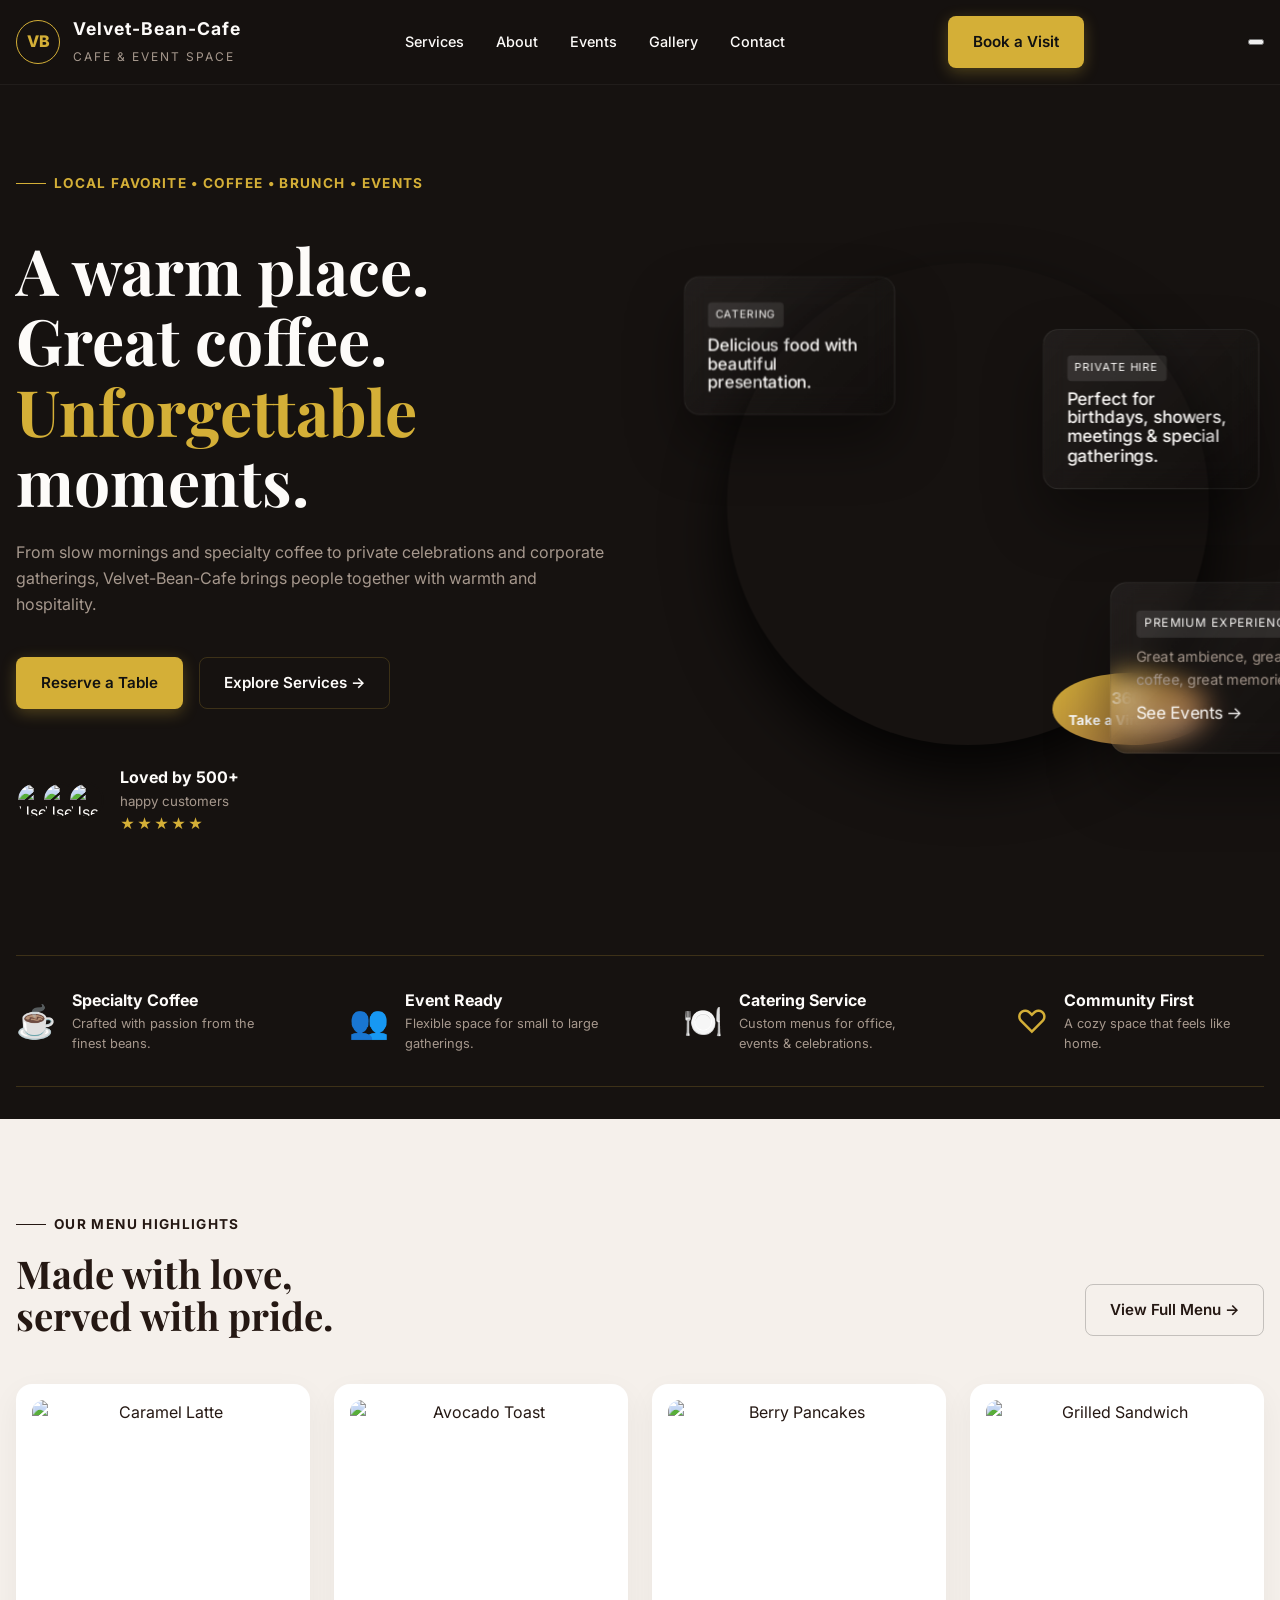
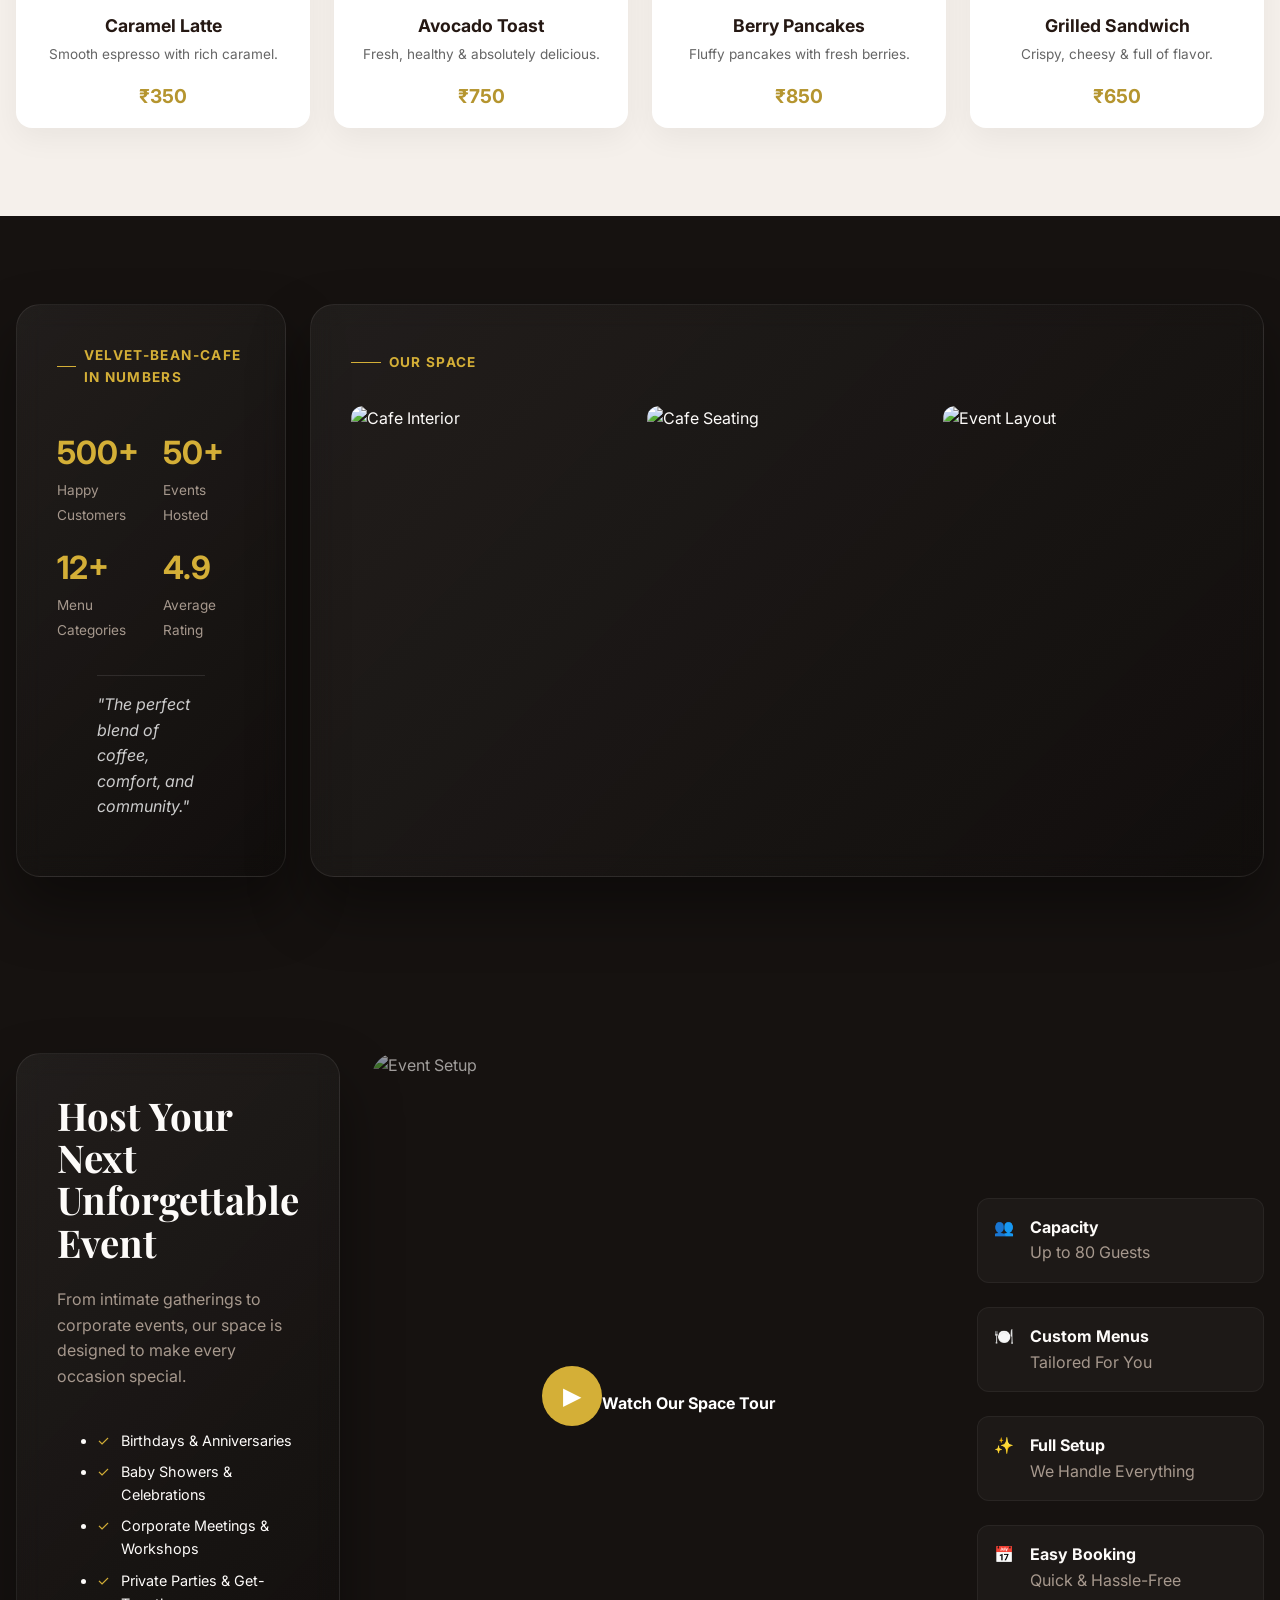
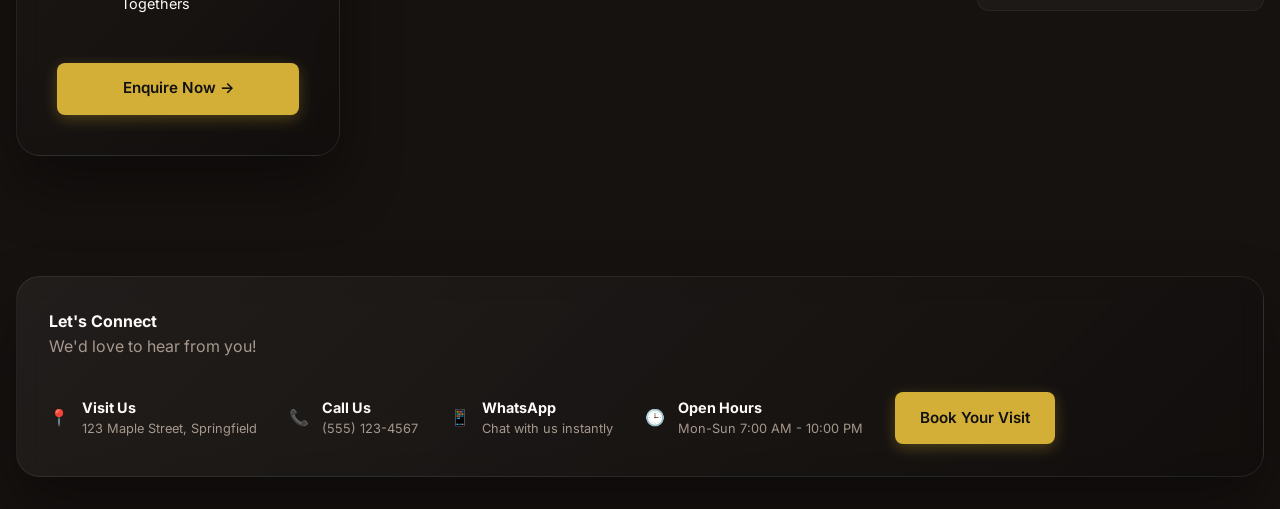
==== index.html @ addb7c91 "Initial commit: Velvet Bean Cafe UI deployment" ====
<!DOCTYPE html>
<html lang="en">
  <head>
    <meta charset="UTF-8" />
    <meta name="viewport" content="width=device-width, initial-scale=1.0" />
    <title>Velvet-Bean-Cafe | Cafe & Event Space</title>
    <meta name="theme-color" content="#1a1210" />
    <link rel="preconnect" href="https://fonts.googleapis.com" />
    <link rel="preconnect" href="https://fonts.gstatic.com" crossorigin />
    <link href="https://fonts.googleapis.com/css2?family=Inter:wght@400;500;600;700;800&family=Playfair+Display:wght@600;700;800&display=swap" rel="stylesheet" />
    <link rel="stylesheet" href="style.css" />
  </head>
  <body>
    <div class="page-shell"></div>

    <!-- Header -->
    <header class="site-header" id="top">
      <div class="container nav-wrap">
        <a class="brand" href="#top">
          <span class="brand-mark">VB</span>
          <span class="brand-text">
            <strong>Velvet-Bean-Cafe</strong>
            <small>Cafe &amp; Event Space</small>
          </span>
        </a>
        <nav class="site-nav">
          <a href="#services">Services</a>
          <a href="#about">About</a>
          <a href="#events">Events</a>
          <a href="#gallery">Gallery</a>
          <a href="#contact">Contact</a>
        </nav>
        <a class="btn btn-primary btn-sm" href="https://wa.me/15551234567?text=Hi%20Velvet-Bean-Cafe%2C%20I%27d%20like%20to%20book%20a%20visit." target="_blank" rel="noopener noreferrer">Book a Visit</a>
        <button class="menu-toggle" aria-expanded="false">
          <span></span><span></span><span></span>
        </button>
      </div>
    </header>

    <main>
      <!-- Hero Section -->
      <section class="hero section">
        <div class="container hero-grid">
          <div class="hero-copy reveal reveal-up">
            <p class="eyebrow">Local favorite • coffee • brunch • events</p>
            <h1>A warm place.<br>Great coffee.<br><span class="text-gold">Unforgettable</span> moments.</h1>
            <p class="hero-lead">From slow mornings and specialty coffee to private celebrations and corporate gatherings, Velvet-Bean-Cafe brings people together with warmth and hospitality.</p>
            
            <div class="hero-actions">
              <a class="btn btn-primary" href="https://wa.me/15551234567?text=Hi%20Velvet-Bean-Cafe%2C%20I%27d%20like%20to%20reserve%20a%20table." target="_blank" rel="noopener noreferrer">Reserve a Table</a>
              <a class="btn btn-outline" href="#services">Explore Services &rarr;</a>
            </div>

            <div class="social-proof">
              <div class="avatars">
                <img src="https://ui-avatars.com/api/?name=A&background=d4af37&color=fff" alt="User">
                <img src="https://ui-avatars.com/api/?name=B&background=8e5a44&color=fff" alt="User">
                <img src="https://ui-avatars.com/api/?name=C&background=4f2a1d&color=fff" alt="User">
              </div>
              <div class="proof-text">
                <strong>Loved by 500+</strong>
                <small>happy customers</small>
                <div class="stars">★★★★★</div>
              </div>
            </div>
          </div>

          <div class="hero-visual reveal reveal-right">
            <div class="hero-stage" id="heroStage">
              <div class="ambient ambient-1"></div>
              
              <!-- Back Card -->
              <div class="hero-card hero-card-back glass">
                <span class="tag">CATERING</span>
                <h3>Delicious food with beautiful presentation.</h3>
              </div>
              
              <!-- Mid Card -->
              <div class="hero-card hero-card-mid glass">
                <span class="tag">PRIVATE HIRE</span>
                <h3>Perfect for birthdays, showers, meetings & special gatherings.</h3>
              </div>
              
              <!-- Front Image Replacement -->
              <div class="hero-main-img">
                 <img src="https://images.unsplash.com/photo-1497935586351-b67a49e012bf?auto=format&fit=crop&q=80&w=500" alt="Specialty Coffee" class="coffee-hero-img">
                 <div class="badge-360">360&deg;<br><small>Take a Virtual Tour</small></div>
              </div>
              
              <!-- Floating Right Card -->
              <div class="hero-card hero-card-floating glass">
                <span class="tag">PREMIUM EXPERIENCE</span>
                <p>Great ambience, great coffee, great memories.</p>
                <a href="#events" class="text-link">See Events &rarr;</a>
              </div>
            </div>
          </div>
        </div>
      </section>

      <!-- Trust Bar -->
      <section class="trust-bar section-sm">
        <div class="container trust-grid reveal reveal-fade">
          <div class="trust-item">
            <span class="icon">☕</span>
            <div>
              <strong>Specialty Coffee</strong>
              <p>Crafted with passion from the finest beans.</p>
            </div>
          </div>
          <div class="trust-item">
            <span class="icon">👥</span>
            <div>
              <strong>Event Ready</strong>
              <p>Flexible space for small to large gatherings.</p>
            </div>
          </div>
          <div class="trust-item">
            <span class="icon">🍽️</span>
            <div>
              <strong>Catering Service</strong>
              <p>Custom menus for office, events & celebrations.</p>
            </div>
          </div>
          <div class="trust-item">
            <span class="icon">♡</span>
            <div>
              <strong>Community First</strong>
              <p>A cozy space that feels like home.</p>
            </div>
          </div>
        </div>
      </section>

      <!-- Menu Section (Light Background) -->
      <section class="section light-bg" id="services">
        <div class="container">
          <div class="section-heading reveal reveal-up flex-heading">
            <div>
              <p class="eyebrow">Our Menu Highlights</p>
              <h2>Made with love,<br>served with pride.</h2>
            </div>
            <a class="btn btn-outline" href="#">View Full Menu &rarr;</a>
          </div>

          <div class="services-grid">
            <article class="product-card reveal reveal-up">
              <img src="https://images.unsplash.com/photo-1572442388796-11668a67e53d?auto=format&fit=crop&w=300" alt="Caramel Latte">
              <h3>Caramel Latte</h3>
              <p>Smooth espresso with rich caramel.</p>
              <strong class="price">₹350</strong>
            </article>
            <article class="product-card reveal reveal-up" data-delay="100">
              <img src="https://images.unsplash.com/photo-1541519227354-08fa5d50c44d?auto=format&fit=crop&w=300" alt="Avocado Toast">
              <h3>Avocado Toast</h3>
              <p>Fresh, healthy & absolutely delicious.</p>
              <strong class="price">₹750</strong>
            </article>
            <article class="product-card reveal reveal-up" data-delay="200">
              <img src="https://images.unsplash.com/photo-1565299585323-38d6b0865b47?auto=format&fit=crop&w=300" alt="Berry Pancakes">
              <h3>Berry Pancakes</h3>
              <p>Fluffy pancakes with fresh berries.</p>
              <strong class="price">₹850</strong>
            </article>
            <article class="product-card reveal reveal-up" data-delay="300">
              <img src="https://images.unsplash.com/photo-1528735602780-2552fd46c7af?auto=format&fit=crop&w=300" alt="Grilled Sandwich">
              <h3>Grilled Sandwich</h3>
              <p>Crispy, cheesy & full of flavor.</p>
              <strong class="price">₹650</strong>
            </article>
          </div>
        </div>
      </section>

      <!-- Stats & Space Gallery Section -->
      <section class="section" id="about">
        <div class="container stats-gallery-grid">
          <div class="stats-panel glass reveal reveal-left">
            <p class="eyebrow">Velvet-Bean-Cafe in Numbers</p>
            <div class="stats-grid">
              <div><strong>500+</strong><span>Happy Customers</span></div>
              <div><strong>50+</strong><span>Events Hosted</span></div>
              <div><strong>12+</strong><span>Menu Categories</span></div>
              <div><strong>4.9</strong><span>Average Rating</span></div>
            </div>
            <blockquote class="mini-quote">
              "The perfect blend of coffee, comfort, and community."
            </blockquote>
          </div>
          
          <div class="gallery-panel glass reveal reveal-right">
            <p class="eyebrow">Our Space</p>
            <div class="gallery-carousel">
               <img src="https://images.unsplash.com/photo-1554118811-1e0d58224f24?auto=format&fit=crop&w=400" alt="Cafe Interior">
               <img src="https://images.unsplash.com/photo-1559925393-8be0ec4767c8?auto=format&fit=crop&w=400" alt="Cafe Seating">
               <img src="https://images.unsplash.com/photo-1521017432531-fbd92d768814?auto=format&fit=crop&w=400" alt="Event Layout">
            </div>
          </div>
        </div>
      </section>

      <!-- Events Section -->
      <section class="section" id="events">
        <div class="container events-grid">
          <div class="events-info glass reveal reveal-up">
            <h2>Host Your Next<br>Unforgettable Event</h2>
            <p>From intimate gatherings to corporate events, our space is designed to make every occasion special.</p>
            <ul class="check-list">
              <li>Birthdays & Anniversaries</li>
              <li>Baby Showers & Celebrations</li>
              <li>Corporate Meetings & Workshops</li>
              <li>Private Parties & Get-Togethers</li>
            </ul>
            <a class="btn btn-primary" href="#contact">Enquire Now &rarr;</a>
          </div>

          <div class="events-video reveal reveal-up" data-delay="100">
             <div class="video-placeholder">
                <img src="https://images.unsplash.com/photo-1517457373958-b7bdd4587205?auto=format&fit=crop&w=800" alt="Event Setup">
                <button class="play-btn">▶</button>
                <p>Watch Our Space Tour</p>
             </div>
          </div>

          <div class="events-features reveal reveal-up" data-delay="200">
             <div class="feature-item">
               <span class="icon">👥</span>
               <div><strong>Capacity</strong><p>Up to 80 Guests</p></div>
             </div>
             <div class="feature-item">
               <span class="icon">🍽️</span>
               <div><strong>Custom Menus</strong><p>Tailored For You</p></div>
             </div>
             <div class="feature-item">
               <span class="icon">✨</span>
               <div><strong>Full Setup</strong><p>We Handle Everything</p></div>
             </div>
             <div class="feature-item">
               <span class="icon">📅</span>
               <div><strong>Easy Booking</strong><p>Quick & Hassle-Free</p></div>
             </div>
          </div>
        </div>
      </section>
      
      <!-- Contact & Footer Bar -->
      <section class="section-sm" id="contact">
        <div class="container">
          <div class="contact-bar glass reveal reveal-fade">
            <div class="contact-header">
              <strong>Let's Connect</strong>
              <p>We'd love to hear from you!</p>
            </div>
            <div class="contact-details">
              <div class="contact-item">
                <span class="icon">📍</span>
                <div><strong>Visit Us</strong><p>123 Maple Street, Springfield</p></div>
              </div>
              <div class="contact-item">
                <span class="icon">📞</span>
                <div><strong>Call Us</strong><p>(555) 123-4567</p></div>
              </div>
              <div class="contact-item">
                <span class="icon">📱</span>
                <div><strong>WhatsApp</strong><p>Chat with us instantly</p></div>
              </div>
              <div class="contact-item">
                <span class="icon">🕒</span>
                <div><strong>Open Hours</strong><p>Mon-Sun 7:00 AM - 10:00 PM</p></div>
              </div>
              <a class="btn btn-primary" href="https://wa.me/15551234567?text=Hi%20Velvet-Bean-Cafe%2C%20I%27d%20like%20to%20book%20a%20visit." target="_blank" rel="noopener noreferrer">Book Your Visit</a>
            </div>
          </div>
        </div>
      </section>

    </main>
    <script src="script.js"></script>
  </body>
</html>
---- style.css ----
:root {
  --bg-dark: #161210;
  --bg-panel: rgba(38, 28, 23, 0.6);
  --bg-light: #f5f0eb;
  --text-light: #fdfbf9;
  --text-muted: #a6988d;
  --text-dark: #251813;
  --primary: #d4af37; /* Gold */
  --primary-strong: #b5952f;
  --line: rgba(212, 175, 55, 0.2);
  --shadow: 0 30px 60px rgba(0, 0, 0, 0.4);
  --radius-xl: 24px;
  --radius-lg: 16px;
  --container: 1280px;
  --header-h: 84px;
}

* { box-sizing: border-box; }
html { scroll-behavior: smooth; }

body {
  margin: 0;
  font-family: 'Inter', sans-serif;
  background: var(--bg-dark);
  color: var(--text-light);
  line-height: 1.6;
  overflow-x: hidden;
}

img, svg { display: block; max-width: 100%; }
a { color: inherit; text-decoration: none; }
.text-gold { color: var(--primary); }

.container { width: min(calc(100% - 2rem), var(--container)); margin: 0 auto; }
.section { padding: 5.5rem 0; }
.section-sm { padding: 2rem 0; }
.light-bg { background: var(--bg-light); color: var(--text-dark); }
.light-bg h2, .light-bg p { color: var(--text-dark); }

.eyebrow {
  display: inline-flex; align-items: center; gap: 0.5rem;
  color: var(--primary); font-size: 0.85rem; font-weight: 700;
  letter-spacing: 0.1em; text-transform: uppercase; margin: 0 0 1rem;
}
.eyebrow::before { content: ''; width: 30px; height: 1px; background: currentColor; }

h1, h2, h3 { font-family: 'Playfair Display', serif; margin: 0; line-height: 1.1; }
h1 { font-size: clamp(2.8rem, 5vw, 4.5rem); }
h2 { font-size: clamp(2rem, 3vw, 3rem); }
p { margin: 0; color: var(--text-muted); }

/* Glassmorphism for Dark Theme */
.glass {
  background: linear-gradient(135deg, rgba(255,255,255,0.05), rgba(0,0,0,0.2));
  backdrop-filter: blur(12px);
  border: 1px solid rgba(255,255,255,0.08);
  border-radius: var(--radius-xl);
  box-shadow: var(--shadow);
}

/* Header */
.site-header {
  position: sticky; top: 0; z-index: 50;
  background: rgba(22, 18, 16, 0.85); backdrop-filter: blur(14px);
  border-bottom: 1px solid rgba(255,255,255,0.05);
}
.nav-wrap { display: flex; align-items: center; justify-content: space-between; min-height: var(--header-h); }
.brand { display: flex; align-items: center; gap: 0.8rem; }
.brand-mark {
  width: 44px; height: 44px; display: grid; place-items: center;
  border-radius: 50%; border: 1px solid var(--primary); color: var(--primary); font-weight: 800;
}
.brand-text strong { display: block; font-size: 1.1rem; letter-spacing: 1px; }
.brand-text small { color: var(--text-muted); font-size: 0.75rem; letter-spacing: 2px; text-transform: uppercase; }

.site-nav { display: flex; gap: 2rem; }
.site-nav a { font-size: 0.9rem; font-weight: 500; transition: color 0.2s; }
.site-nav a:hover { color: var(--primary); }

/* Buttons */
.btn {
  display: inline-flex; align-items: center; justify-content: center;
  padding: 0.8rem 1.5rem; border-radius: 8px; font-weight: 600; font-size: 0.95rem;
  transition: all 0.3s ease; cursor: pointer; border: 1px solid transparent;
}
.btn-primary { background: var(--primary); color: #111; box-shadow: 0 4px 15px rgba(212, 175, 55, 0.3); }
.btn-primary:hover { background: var(--primary-strong); transform: translateY(-2px); }
.btn-outline { border-color: var(--line); color: var(--text-light); }
.btn-outline:hover { border-color: var(--primary); color: var(--primary); }
.light-bg .btn-outline { border-color: rgba(0,0,0,0.2); color: var(--text-dark); }

/* Hero */
.hero-grid { display: grid; grid-template-columns: 1fr 1fr; gap: 4rem; align-items: center; }
.hero-copy { display: grid; gap: 1.5rem; }
.hero-actions { display: flex; gap: 1rem; margin-top: 1rem; }
.social-proof { display: flex; align-items: center; gap: 1rem; margin-top: 2rem; }
.avatars { display: flex; }
.avatars img { width: 36px; height: 36px; border-radius: 50%; border: 2px solid var(--bg-dark); margin-left: -10px; }
.avatars img:first-child { margin-left: 0; }
.proof-text small { display: block; color: var(--text-muted); }
.stars { color: var(--primary); font-size: 0.9rem; letter-spacing: 2px; }

/* 3D Hero Stage */
.hero-stage { position: relative; width: 100%; aspect-ratio: 1; transform-style: preserve-3d; perspective: 1200px; }
.hero-main-img { position: absolute; inset: 10%; z-index: 2; transform: translateZ(20px); border-radius: 50%; }
.coffee-hero-img { width: 100%; height: 100%; object-fit: cover; border-radius: 50%; box-shadow: 0 30px 60px rgba(0,0,0,0.8); }
.badge-360 {
  position: absolute; bottom: 0; right: 0; background: linear-gradient(135deg, var(--primary), #8e5a44);
  color: #fff; padding: 1rem; border-radius: 50%; text-align: center; line-height: 1.2; font-weight: bold;
}
.hero-card { position: absolute; padding: 1.5rem; border-radius: var(--radius-lg); width: 220px; transition: transform 0.3s; }
.hero-card-back { top: 10%; left: 0; transform: translateZ(-50px); }
.hero-card-mid { top: 20%; right: 0; transform: translateZ(-20px); }
.hero-card-floating { bottom: 10%; right: -10%; transform: translateZ(60px); z-index: 3; }
.tag { display: inline-block; font-size: 0.7rem; letter-spacing: 1px; color: var(--text-light); background: rgba(255,255,255,0.1); padding: 4px 8px; border-radius: 4px; margin-bottom: 0.5rem; }
.hero-card h3 { font-size: 1.1rem; font-family: 'Inter', sans-serif; font-weight: 500; }
.hero-card p { font-size: 0.85rem; margin-bottom: 0.5rem; }

/* Trust Grid */
.trust-grid { display: flex; justify-content: space-between; border-top: 1px solid var(--line); border-bottom: 1px solid var(--line); padding: 2rem 0; }
.trust-item { display: flex; align-items: center; gap: 1rem; }
.trust-item .icon { font-size: 2rem; color: var(--primary); }
.trust-item strong { display: block; font-size: 1rem; }
.trust-item p { font-size: 0.8rem; max-width: 200px; }

/* Menu (Light Section) */
.flex-heading { display: flex; justify-content: space-between; align-items: flex-end; margin-bottom: 3rem; }
.services-grid { display: grid; grid-template-columns: repeat(4, 1fr); gap: 1.5rem; }
.product-card { background: #fff; border-radius: var(--radius-lg); padding: 1rem; text-align: center; box-shadow: 0 10px 30px rgba(0,0,0,0.05); }
.product-card img { width: 100%; height: 200px; object-fit: cover; border-radius: 12px; margin-bottom: 1rem; }
.product-card h3 { font-size: 1.1rem; font-family: 'Inter', sans-serif; font-weight: 700; margin-bottom: 0.5rem; }
.product-card p { font-size: 0.85rem; margin-bottom: 1rem; color: #666; }
.product-card .price { font-size: 1.2rem; color: var(--primary-strong); }

/* Stats & Gallery */
.stats-gallery-grid { display: grid; grid-template-columns: 1fr 2fr; gap: 1.5rem; }
.stats-panel, .gallery-panel { padding: 2.5rem; }
.stats-grid { display: grid; grid-template-columns: 1fr 1fr; gap: 1.5rem; margin: 2rem 0; }
.stats-grid strong { display: block; font-size: 2rem; color: var(--primary); line-height: 1; margin-bottom: 0.5rem; }
.stats-grid span { font-size: 0.85rem; color: var(--text-muted); }
.mini-quote { font-style: italic; border-top: 1px solid rgba(255,255,255,0.1); padding-top: 1rem; color: #ccc; }
.gallery-carousel { display: flex; gap: 1rem; overflow-x: auto; padding-top: 1rem; scroll-snap-type: x mandatory; }
.gallery-carousel img { width: 280px; height: 350px; object-fit: cover; border-radius: 12px; scroll-snap-align: start; flex-shrink: 0; }

/* Events */
.events-grid { display: grid; grid-template-columns: 1fr 2fr 1fr; gap: 2rem; }
.events-info { padding: 2.5rem; display: flex; flex-direction: column; justify-content: center; gap: 1.5rem; }
.check-list li { position: relative; padding-left: 1.5rem; margin-bottom: 0.5rem; font-size: 0.9rem; }
.check-list li::before { content: '✓'; position: absolute; left: 0; color: var(--primary); }
.video-placeholder { position: relative; width: 100%; height: 100%; border-radius: var(--radius-xl); overflow: hidden; display: flex; align-items: center; justify-content: center; min-height: 300px; }
.video-placeholder img { position: absolute; inset: 0; width: 100%; height: 100%; object-fit: cover; opacity: 0.6; }
.play-btn { position: relative; z-index: 2; width: 60px; height: 60px; border-radius: 50%; background: var(--primary); border: none; color: #fff; font-size: 1.5rem; cursor: pointer; margin-bottom: 1rem; }
.video-placeholder p { position: relative; z-index: 2; color: #fff; font-weight: bold; }
.events-features { display: flex; flex-direction: column; justify-content: center; gap: 1.5rem; }
.feature-item { display: flex; gap: 1rem; background: rgba(255,255,255,0.03); padding: 1rem; border-radius: 12px; border: 1px solid rgba(255,255,255,0.05); }

/* Contact Bar */
.contact-bar { display: flex; align-items: center; justify-content: space-between; padding: 2rem; flex-wrap: wrap; gap: 2rem; }
.contact-details { display: flex; gap: 2rem; align-items: center; flex-wrap: wrap; }
.contact-item { display: flex; align-items: center; gap: 0.8rem; }
.contact-item strong { display: block; font-size: 0.9rem; }
.contact-item p { font-size: 0.8rem; margin: 0; }

/* Animations */
.reveal { opacity: 0; transition: opacity 0.8s ease, transform 0.8s cubic-bezier(0.2, 0.8, 0.2, 1); }
.reveal-up { transform: translateY(30px); }
.reveal-right { transform: translateX(30px); }
.reveal-left { transform: translateX(-30px); }
.reveal-fade { transform: translateY(10px); }
.reveal.is-visible { opacity: 1; transform: translate(0, 0); }

/* Responsive */
@media (max-width: 1024px) {
  .hero-grid, .stats-gallery-grid, .events-grid { grid-template-columns: 1fr; }
  .trust-grid { flex-wrap: wrap; }
  .services-grid { grid-template-columns: repeat(2, 1fr); }
  .events-grid { display: flex; flex-direction: column; }
}
@media (max-width: 768px) {
  .site-nav, .nav-wrap .btn { display: none; }
  .services-grid { grid-template-columns: 1fr; }
  .contact-details { flex-direction: column; align-items: flex-start; }
}
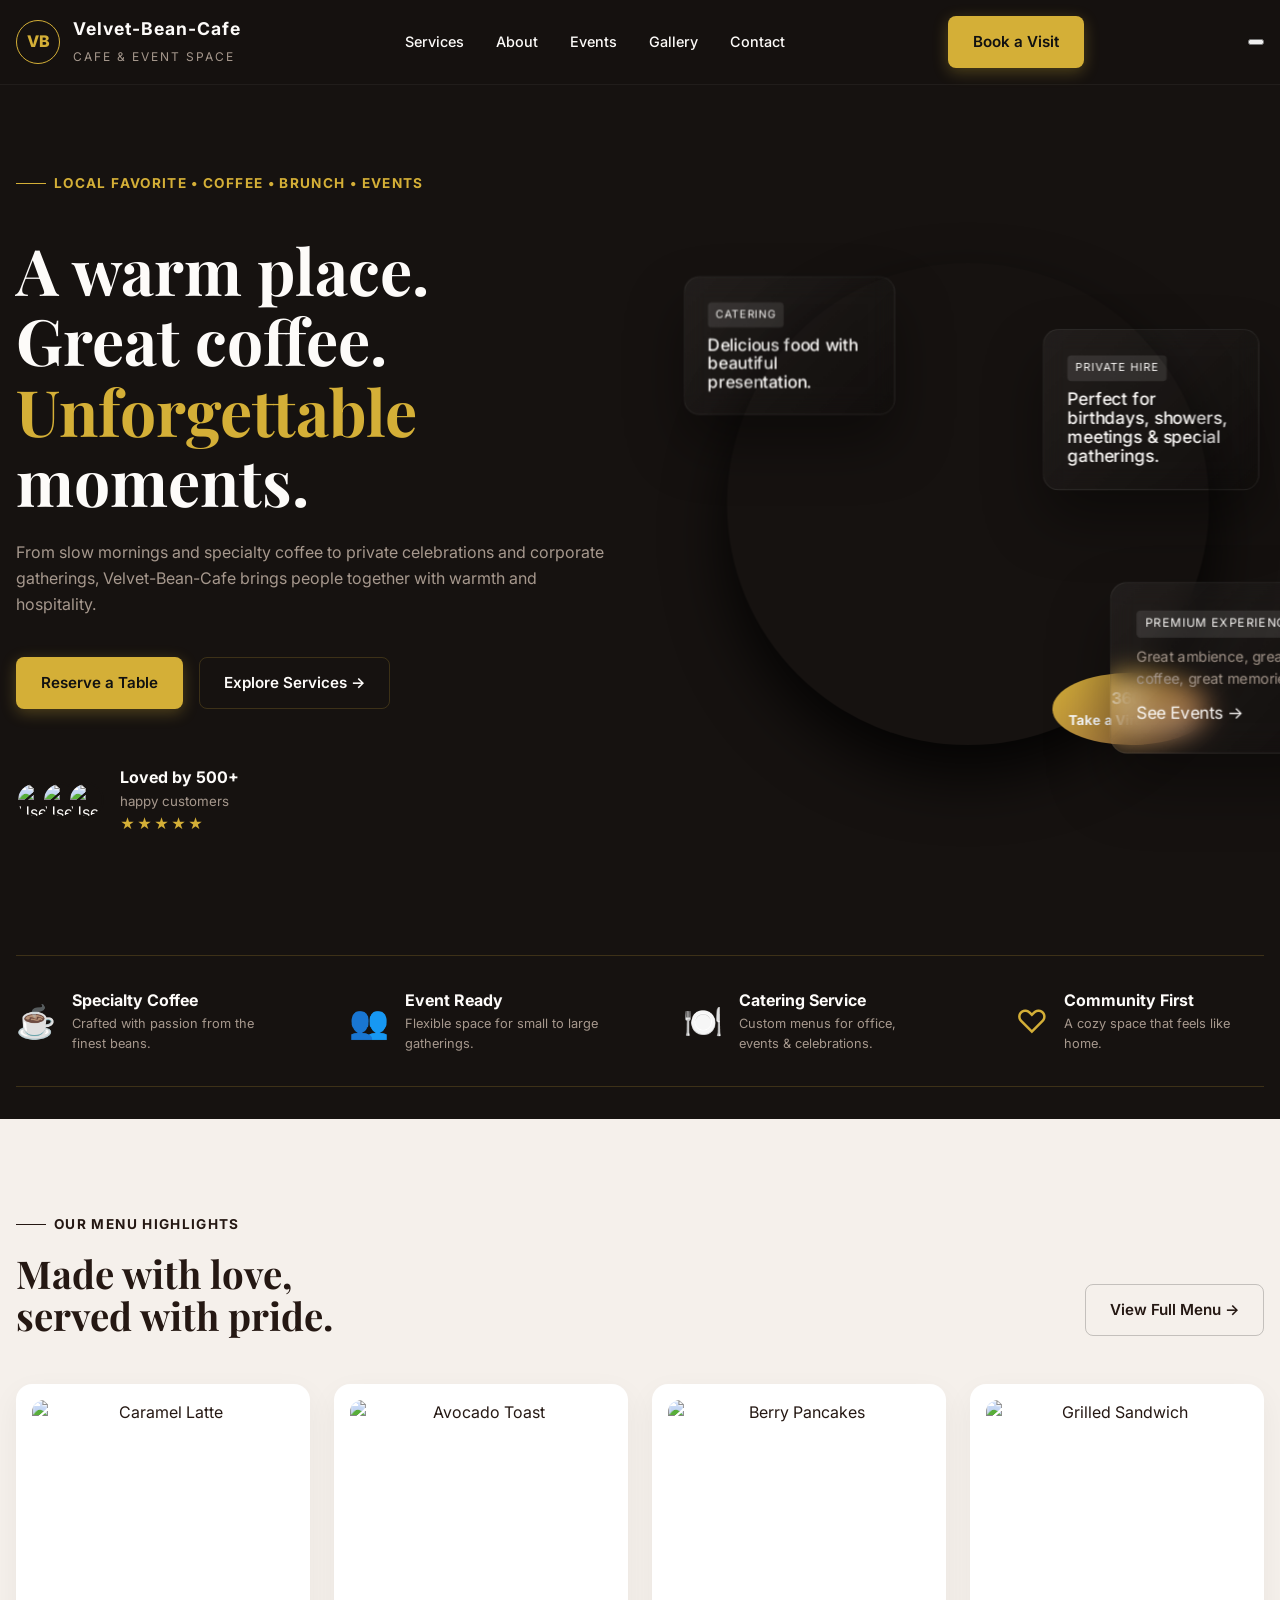
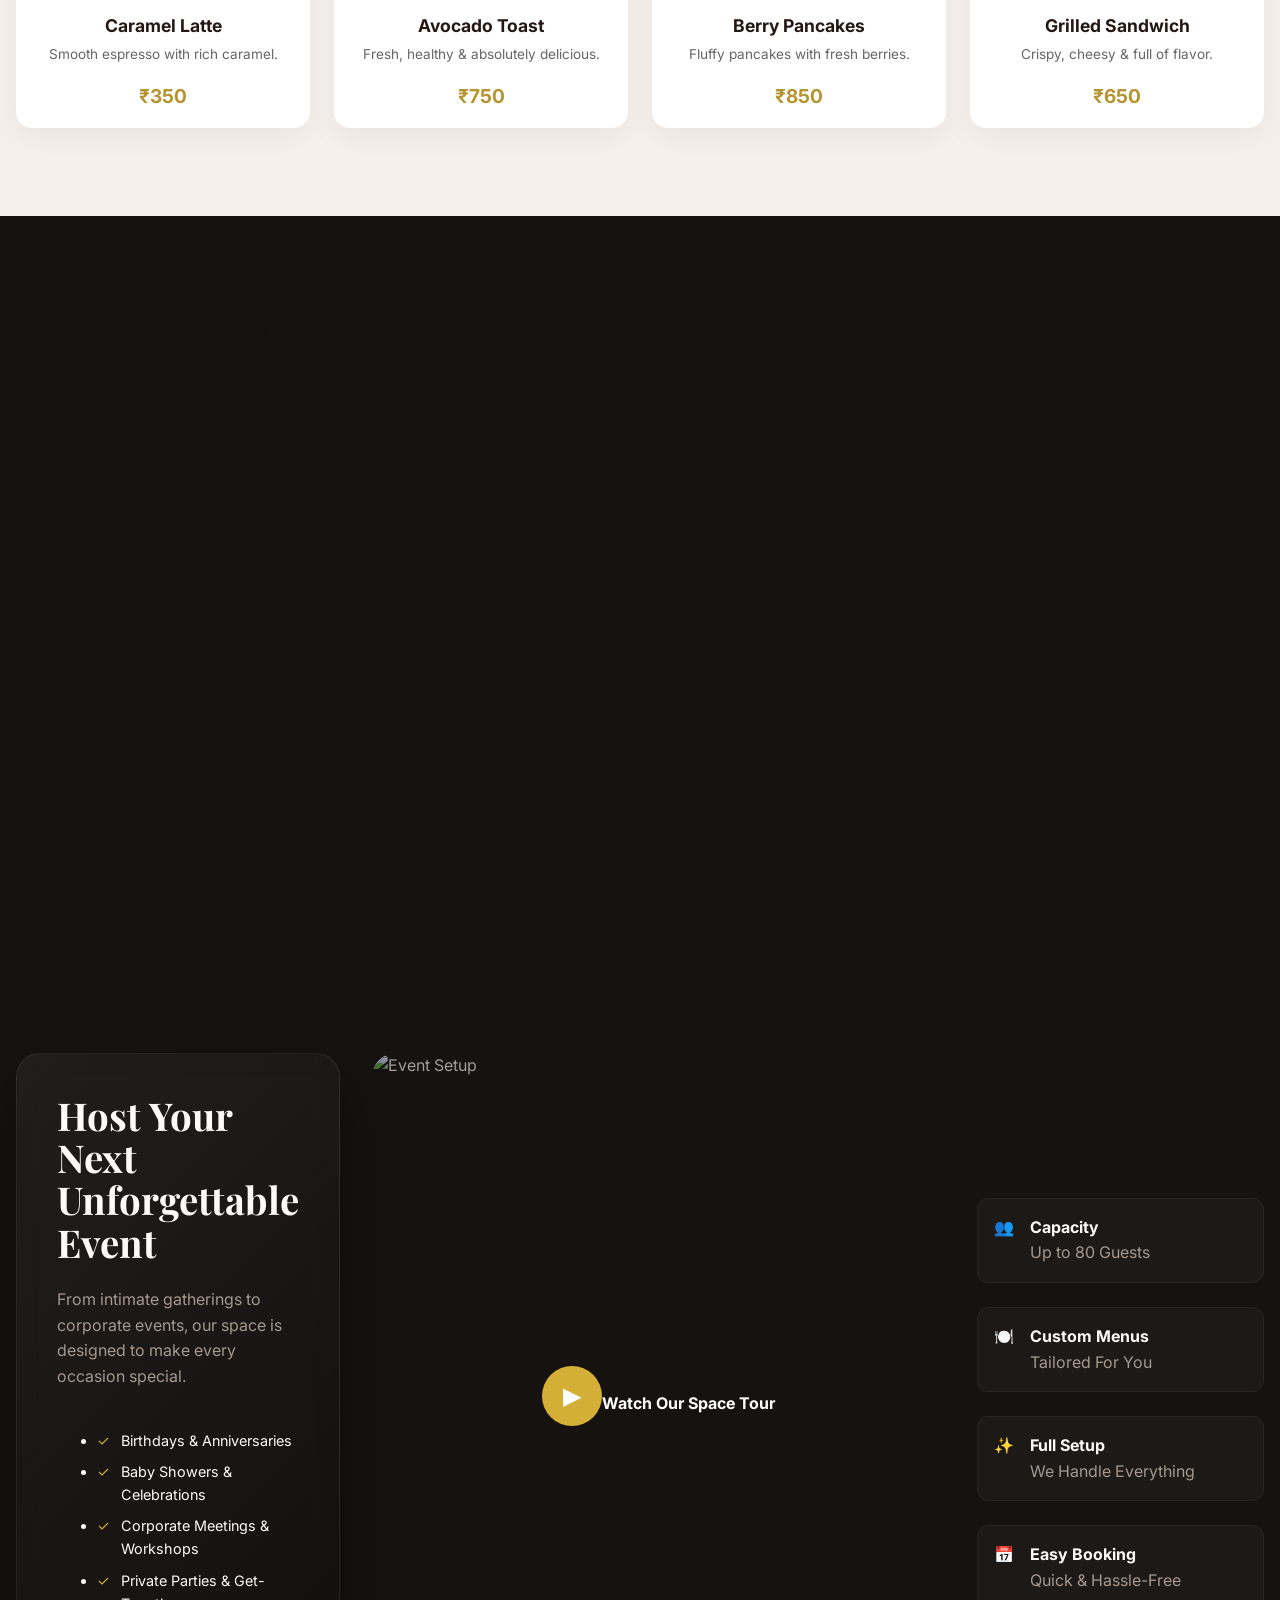
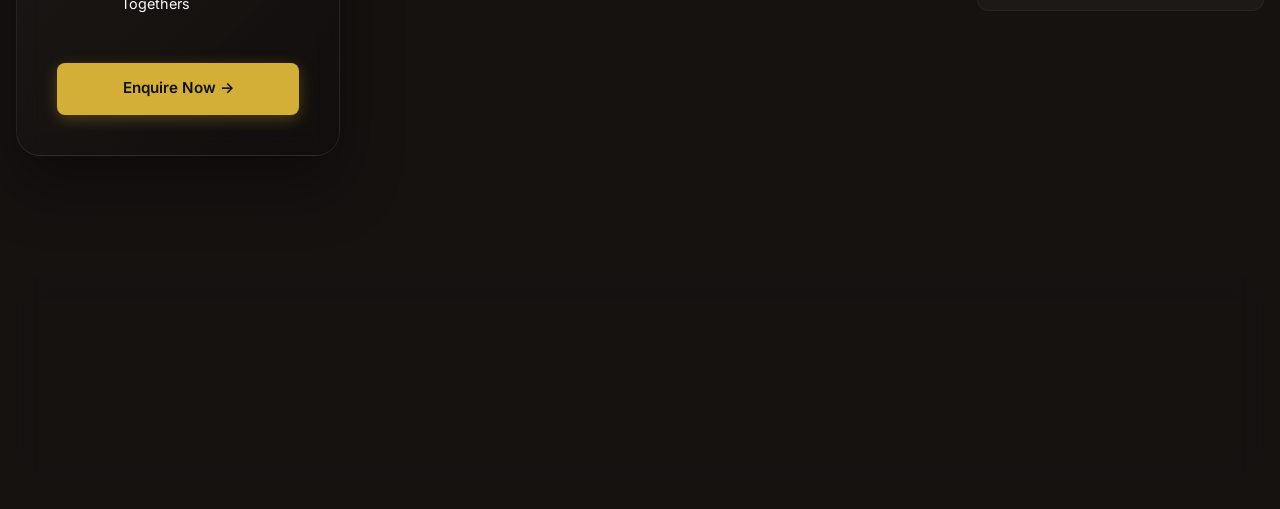
==== commit ea7ee2de: "Add files via upload" ====
--- a/index.html
+++ b/index.html
@@ -1,280 +1,280 @@
-<!DOCTYPE html>
-<html lang="en">
-  <head>
-    <meta charset="UTF-8" />
-    <meta name="viewport" content="width=device-width, initial-scale=1.0" />
-    <title>Velvet-Bean-Cafe | Cafe & Event Space</title>
-    <meta name="theme-color" content="#1a1210" />
-    <link rel="preconnect" href="https://fonts.googleapis.com" />
-    <link rel="preconnect" href="https://fonts.gstatic.com" crossorigin />
-    <link href="https://fonts.googleapis.com/css2?family=Inter:wght@400;500;600;700;800&family=Playfair+Display:wght@600;700;800&display=swap" rel="stylesheet" />
-    <link rel="stylesheet" href="style.css" />
-  </head>
-  <body>
-    <div class="page-shell"></div>
-
-    <!-- Header -->
-    <header class="site-header" id="top">
-      <div class="container nav-wrap">
-        <a class="brand" href="#top">
-          <span class="brand-mark">VB</span>
-          <span class="brand-text">
-            <strong>Velvet-Bean-Cafe</strong>
-            <small>Cafe &amp; Event Space</small>
-          </span>
-        </a>
-        <nav class="site-nav">
-          <a href="#services">Services</a>
-          <a href="#about">About</a>
-          <a href="#events">Events</a>
-          <a href="#gallery">Gallery</a>
-          <a href="#contact">Contact</a>
-        </nav>
-        <a class="btn btn-primary btn-sm" href="https://wa.me/15551234567?text=Hi%20Velvet-Bean-Cafe%2C%20I%27d%20like%20to%20book%20a%20visit." target="_blank" rel="noopener noreferrer">Book a Visit</a>
-        <button class="menu-toggle" aria-expanded="false">
-          <span></span><span></span><span></span>
-        </button>
-      </div>
-    </header>
-
-    <main>
-      <!-- Hero Section -->
-      <section class="hero section">
-        <div class="container hero-grid">
-          <div class="hero-copy reveal reveal-up">
-            <p class="eyebrow">Local favorite • coffee • brunch • events</p>
-            <h1>A warm place.<br>Great coffee.<br><span class="text-gold">Unforgettable</span> moments.</h1>
-            <p class="hero-lead">From slow mornings and specialty coffee to private celebrations and corporate gatherings, Velvet-Bean-Cafe brings people together with warmth and hospitality.</p>
-            
-            <div class="hero-actions">
-              <a class="btn btn-primary" href="https://wa.me/15551234567?text=Hi%20Velvet-Bean-Cafe%2C%20I%27d%20like%20to%20reserve%20a%20table." target="_blank" rel="noopener noreferrer">Reserve a Table</a>
-              <a class="btn btn-outline" href="#services">Explore Services &rarr;</a>
-            </div>
-
-            <div class="social-proof">
-              <div class="avatars">
-                <img src="https://ui-avatars.com/api/?name=A&background=d4af37&color=fff" alt="User">
-                <img src="https://ui-avatars.com/api/?name=B&background=8e5a44&color=fff" alt="User">
-                <img src="https://ui-avatars.com/api/?name=C&background=4f2a1d&color=fff" alt="User">
-              </div>
-              <div class="proof-text">
-                <strong>Loved by 500+</strong>
-                <small>happy customers</small>
-                <div class="stars">★★★★★</div>
-              </div>
-            </div>
-          </div>
-
-          <div class="hero-visual reveal reveal-right">
-            <div class="hero-stage" id="heroStage">
-              <div class="ambient ambient-1"></div>
-              
-              <!-- Back Card -->
-              <div class="hero-card hero-card-back glass">
-                <span class="tag">CATERING</span>
-                <h3>Delicious food with beautiful presentation.</h3>
-              </div>
-              
-              <!-- Mid Card -->
-              <div class="hero-card hero-card-mid glass">
-                <span class="tag">PRIVATE HIRE</span>
-                <h3>Perfect for birthdays, showers, meetings & special gatherings.</h3>
-              </div>
-              
-              <!-- Front Image Replacement -->
-              <div class="hero-main-img">
-                 <img src="https://images.unsplash.com/photo-1497935586351-b67a49e012bf?auto=format&fit=crop&q=80&w=500" alt="Specialty Coffee" class="coffee-hero-img">
-                 <div class="badge-360">360&deg;<br><small>Take a Virtual Tour</small></div>
-              </div>
-              
-              <!-- Floating Right Card -->
-              <div class="hero-card hero-card-floating glass">
-                <span class="tag">PREMIUM EXPERIENCE</span>
-                <p>Great ambience, great coffee, great memories.</p>
-                <a href="#events" class="text-link">See Events &rarr;</a>
-              </div>
-            </div>
-          </div>
-        </div>
-      </section>
-
-      <!-- Trust Bar -->
-      <section class="trust-bar section-sm">
-        <div class="container trust-grid reveal reveal-fade">
-          <div class="trust-item">
-            <span class="icon">☕</span>
-            <div>
-              <strong>Specialty Coffee</strong>
-              <p>Crafted with passion from the finest beans.</p>
-            </div>
-          </div>
-          <div class="trust-item">
-            <span class="icon">👥</span>
-            <div>
-              <strong>Event Ready</strong>
-              <p>Flexible space for small to large gatherings.</p>
-            </div>
-          </div>
-          <div class="trust-item">
-            <span class="icon">🍽️</span>
-            <div>
-              <strong>Catering Service</strong>
-              <p>Custom menus for office, events & celebrations.</p>
-            </div>
-          </div>
-          <div class="trust-item">
-            <span class="icon">♡</span>
-            <div>
-              <strong>Community First</strong>
-              <p>A cozy space that feels like home.</p>
-            </div>
-          </div>
-        </div>
-      </section>
-
-      <!-- Menu Section (Light Background) -->
-      <section class="section light-bg" id="services">
-        <div class="container">
-          <div class="section-heading reveal reveal-up flex-heading">
-            <div>
-              <p class="eyebrow">Our Menu Highlights</p>
-              <h2>Made with love,<br>served with pride.</h2>
-            </div>
-            <a class="btn btn-outline" href="#">View Full Menu &rarr;</a>
-          </div>
-
-          <div class="services-grid">
-            <article class="product-card reveal reveal-up">
-              <img src="https://images.unsplash.com/photo-1572442388796-11668a67e53d?auto=format&fit=crop&w=300" alt="Caramel Latte">
-              <h3>Caramel Latte</h3>
-              <p>Smooth espresso with rich caramel.</p>
-              <strong class="price">₹350</strong>
-            </article>
-            <article class="product-card reveal reveal-up" data-delay="100">
-              <img src="https://images.unsplash.com/photo-1541519227354-08fa5d50c44d?auto=format&fit=crop&w=300" alt="Avocado Toast">
-              <h3>Avocado Toast</h3>
-              <p>Fresh, healthy & absolutely delicious.</p>
-              <strong class="price">₹750</strong>
-            </article>
-            <article class="product-card reveal reveal-up" data-delay="200">
-              <img src="https://images.unsplash.com/photo-1565299585323-38d6b0865b47?auto=format&fit=crop&w=300" alt="Berry Pancakes">
-              <h3>Berry Pancakes</h3>
-              <p>Fluffy pancakes with fresh berries.</p>
-              <strong class="price">₹850</strong>
-            </article>
-            <article class="product-card reveal reveal-up" data-delay="300">
-              <img src="https://images.unsplash.com/photo-1528735602780-2552fd46c7af?auto=format&fit=crop&w=300" alt="Grilled Sandwich">
-              <h3>Grilled Sandwich</h3>
-              <p>Crispy, cheesy & full of flavor.</p>
-              <strong class="price">₹650</strong>
-            </article>
-          </div>
-        </div>
-      </section>
-
-      <!-- Stats & Space Gallery Section -->
-      <section class="section" id="about">
-        <div class="container stats-gallery-grid">
-          <div class="stats-panel glass reveal reveal-left">
-            <p class="eyebrow">Velvet-Bean-Cafe in Numbers</p>
-            <div class="stats-grid">
-              <div><strong>500+</strong><span>Happy Customers</span></div>
-              <div><strong>50+</strong><span>Events Hosted</span></div>
-              <div><strong>12+</strong><span>Menu Categories</span></div>
-              <div><strong>4.9</strong><span>Average Rating</span></div>
-            </div>
-            <blockquote class="mini-quote">
-              "The perfect blend of coffee, comfort, and community."
-            </blockquote>
-          </div>
-          
-          <div class="gallery-panel glass reveal reveal-right">
-            <p class="eyebrow">Our Space</p>
-            <div class="gallery-carousel">
-               <img src="https://images.unsplash.com/photo-1554118811-1e0d58224f24?auto=format&fit=crop&w=400" alt="Cafe Interior">
-               <img src="https://images.unsplash.com/photo-1559925393-8be0ec4767c8?auto=format&fit=crop&w=400" alt="Cafe Seating">
-               <img src="https://images.unsplash.com/photo-1521017432531-fbd92d768814?auto=format&fit=crop&w=400" alt="Event Layout">
-            </div>
-          </div>
-        </div>
-      </section>
-
-      <!-- Events Section -->
-      <section class="section" id="events">
-        <div class="container events-grid">
-          <div class="events-info glass reveal reveal-up">
-            <h2>Host Your Next<br>Unforgettable Event</h2>
-            <p>From intimate gatherings to corporate events, our space is designed to make every occasion special.</p>
-            <ul class="check-list">
-              <li>Birthdays & Anniversaries</li>
-              <li>Baby Showers & Celebrations</li>
-              <li>Corporate Meetings & Workshops</li>
-              <li>Private Parties & Get-Togethers</li>
-            </ul>
-            <a class="btn btn-primary" href="#contact">Enquire Now &rarr;</a>
-          </div>
-
-          <div class="events-video reveal reveal-up" data-delay="100">
-             <div class="video-placeholder">
-                <img src="https://images.unsplash.com/photo-1517457373958-b7bdd4587205?auto=format&fit=crop&w=800" alt="Event Setup">
-                <button class="play-btn">▶</button>
-                <p>Watch Our Space Tour</p>
-             </div>
-          </div>
-
-          <div class="events-features reveal reveal-up" data-delay="200">
-             <div class="feature-item">
-               <span class="icon">👥</span>
-               <div><strong>Capacity</strong><p>Up to 80 Guests</p></div>
-             </div>
-             <div class="feature-item">
-               <span class="icon">🍽️</span>
-               <div><strong>Custom Menus</strong><p>Tailored For You</p></div>
-             </div>
-             <div class="feature-item">
-               <span class="icon">✨</span>
-               <div><strong>Full Setup</strong><p>We Handle Everything</p></div>
-             </div>
-             <div class="feature-item">
-               <span class="icon">📅</span>
-               <div><strong>Easy Booking</strong><p>Quick & Hassle-Free</p></div>
-             </div>
-          </div>
-        </div>
-      </section>
-      
-      <!-- Contact & Footer Bar -->
-      <section class="section-sm" id="contact">
-        <div class="container">
-          <div class="contact-bar glass reveal reveal-fade">
-            <div class="contact-header">
-              <strong>Let's Connect</strong>
-              <p>We'd love to hear from you!</p>
-            </div>
-            <div class="contact-details">
-              <div class="contact-item">
-                <span class="icon">📍</span>
-                <div><strong>Visit Us</strong><p>123 Maple Street, Springfield</p></div>
-              </div>
-              <div class="contact-item">
-                <span class="icon">📞</span>
-                <div><strong>Call Us</strong><p>(555) 123-4567</p></div>
-              </div>
-              <div class="contact-item">
-                <span class="icon">📱</span>
-                <div><strong>WhatsApp</strong><p>Chat with us instantly</p></div>
-              </div>
-              <div class="contact-item">
-                <span class="icon">🕒</span>
-                <div><strong>Open Hours</strong><p>Mon-Sun 7:00 AM - 10:00 PM</p></div>
-              </div>
-              <a class="btn btn-primary" href="https://wa.me/15551234567?text=Hi%20Velvet-Bean-Cafe%2C%20I%27d%20like%20to%20book%20a%20visit." target="_blank" rel="noopener noreferrer">Book Your Visit</a>
-            </div>
-          </div>
-        </div>
-      </section>
-
-    </main>
-    <script src="script.js"></script>
-  </body>
+<!DOCTYPE html>
+<html lang="en">
+  <head>
+    <meta charset="UTF-8" />
+    <meta name="viewport" content="width=device-width, initial-scale=1.0" />
+    <title>Velvet-Bean-Cafe | Cafe & Event Space</title>
+    <meta name="theme-color" content="#1a1210" />
+    <link rel="preconnect" href="https://fonts.googleapis.com" />
+    <link rel="preconnect" href="https://fonts.gstatic.com" crossorigin />
+    <link href="https://fonts.googleapis.com/css2?family=Inter:wght@400;500;600;700;800&family=Playfair+Display:wght@600;700;800&display=swap" rel="stylesheet" />
+    <link rel="stylesheet" href="style.css" />
+  </head>
+  <body>
+    <div class="page-shell"></div>
+
+    <!-- Header -->
+    <header class="site-header" id="top">
+      <div class="container nav-wrap">
+        <a class="brand" href="#top">
+          <span class="brand-mark">VB</span>
+          <span class="brand-text">
+            <strong>Velvet-Bean-Cafe</strong>
+            <small>Cafe &amp; Event Space</small>
+          </span>
+        </a>
+        <nav class="site-nav">
+          <a href="#services">Services</a>
+          <a href="#about">About</a>
+          <a href="#events">Events</a>
+          <a href="#gallery">Gallery</a>
+          <a href="#contact">Contact</a>
+        </nav>
+        <a class="btn btn-primary btn-sm" href="https://wa.me/15551234567?text=Hi%20Velvet-Bean-Cafe%2C%20I%27d%20like%20to%20book%20a%20visit." target="_blank" rel="noopener noreferrer">Book a Visit</a>
+        <button class="menu-toggle" aria-expanded="false">
+          <span></span><span></span><span></span>
+        </button>
+      </div>
+    </header>
+
+    <main>
+      <!-- Hero Section -->
+      <section class="hero section">
+        <div class="container hero-grid">
+          <div class="hero-copy reveal reveal-up">
+            <p class="eyebrow">Local favorite • coffee • brunch • events</p>
+            <h1>A warm place.<br>Great coffee.<br><span class="text-gold">Unforgettable</span> moments.</h1>
+            <p class="hero-lead">From slow mornings and specialty coffee to private celebrations and corporate gatherings, Velvet-Bean-Cafe brings people together with warmth and hospitality.</p>
+            
+            <div class="hero-actions">
+              <a class="btn btn-primary" href="https://wa.me/15551234567?text=Hi%20Velvet-Bean-Cafe%2C%20I%27d%20like%20to%20reserve%20a%20table." target="_blank" rel="noopener noreferrer">Reserve a Table</a>
+              <a class="btn btn-outline" href="#services">Explore Services &rarr;</a>
+            </div>
+
+            <div class="social-proof">
+              <div class="avatars">
+                <img src="https://ui-avatars.com/api/?name=A&background=d4af37&color=fff" alt="User">
+                <img src="https://ui-avatars.com/api/?name=B&background=8e5a44&color=fff" alt="User">
+                <img src="https://ui-avatars.com/api/?name=C&background=4f2a1d&color=fff" alt="User">
+              </div>
+              <div class="proof-text">
+                <strong>Loved by 500+</strong>
+                <small>happy customers</small>
+                <div class="stars">★★★★★</div>
+              </div>
+            </div>
+          </div>
+
+          <div class="hero-visual reveal reveal-right">
+            <div class="hero-stage" id="heroStage">
+              <div class="ambient ambient-1"></div>
+              
+              <!-- Back Card -->
+              <div class="hero-card hero-card-back glass">
+                <span class="tag">CATERING</span>
+                <h3>Delicious food with beautiful presentation.</h3>
+              </div>
+              
+              <!-- Mid Card -->
+              <div class="hero-card hero-card-mid glass">
+                <span class="tag">PRIVATE HIRE</span>
+                <h3>Perfect for birthdays, showers, meetings & special gatherings.</h3>
+              </div>
+              
+              <!-- Front Image Replacement -->
+              <div class="hero-main-img">
+                 <img src="https://images.unsplash.com/photo-1497935586351-b67a49e012bf?auto=format&fit=crop&q=80&w=500" alt="Specialty Coffee" class="coffee-hero-img">
+                 <div class="badge-360">360&deg;<br><small>Take a Virtual Tour</small></div>
+              </div>
+              
+              <!-- Floating Right Card -->
+              <div class="hero-card hero-card-floating glass">
+                <span class="tag">PREMIUM EXPERIENCE</span>
+                <p>Great ambience, great coffee, great memories.</p>
+                <a href="#events" class="text-link">See Events &rarr;</a>
+              </div>
+            </div>
+          </div>
+        </div>
+      </section>
+
+      <!-- Trust Bar -->
+      <section class="trust-bar section-sm">
+        <div class="container trust-grid reveal reveal-fade">
+          <div class="trust-item">
+            <span class="icon">☕</span>
+            <div>
+              <strong>Specialty Coffee</strong>
+              <p>Crafted with passion from the finest beans.</p>
+            </div>
+          </div>
+          <div class="trust-item">
+            <span class="icon">👥</span>
+            <div>
+              <strong>Event Ready</strong>
+              <p>Flexible space for small to large gatherings.</p>
+            </div>
+          </div>
+          <div class="trust-item">
+            <span class="icon">🍽️</span>
+            <div>
+              <strong>Catering Service</strong>
+              <p>Custom menus for office, events & celebrations.</p>
+            </div>
+          </div>
+          <div class="trust-item">
+            <span class="icon">♡</span>
+            <div>
+              <strong>Community First</strong>
+              <p>A cozy space that feels like home.</p>
+            </div>
+          </div>
+        </div>
+      </section>
+
+      <!-- Menu Section (Light Background) -->
+      <section class="section light-bg" id="services">
+        <div class="container">
+          <div class="section-heading reveal reveal-up flex-heading">
+            <div>
+              <p class="eyebrow">Our Menu Highlights</p>
+              <h2>Made with love,<br>served with pride.</h2>
+            </div>
+            <a class="btn btn-outline" href="#">View Full Menu &rarr;</a>
+          </div>
+
+          <div class="services-grid">
+            <article class="product-card reveal reveal-up">
+              <img src="https://images.unsplash.com/photo-1572442388796-11668a67e53d?auto=format&fit=crop&w=300" alt="Caramel Latte">
+              <h3>Caramel Latte</h3>
+              <p>Smooth espresso with rich caramel.</p>
+              <strong class="price">₹350</strong>
+            </article>
+            <article class="product-card reveal reveal-up" data-delay="100">
+              <img src="https://images.unsplash.com/photo-1541519227354-08fa5d50c44d?auto=format&fit=crop&w=300" alt="Avocado Toast">
+              <h3>Avocado Toast</h3>
+              <p>Fresh, healthy & absolutely delicious.</p>
+              <strong class="price">₹750</strong>
+            </article>
+            <article class="product-card reveal reveal-up" data-delay="200">
+              <img src="https://images.unsplash.com/photo-1565299585323-38d6b0865b47?auto=format&fit=crop&w=300" alt="Berry Pancakes">
+              <h3>Berry Pancakes</h3>
+              <p>Fluffy pancakes with fresh berries.</p>
+              <strong class="price">₹850</strong>
+            </article>
+            <article class="product-card reveal reveal-up" data-delay="300">
+              <img src="https://images.unsplash.com/photo-1528735602780-2552fd46c7af?auto=format&fit=crop&w=300" alt="Grilled Sandwich">
+              <h3>Grilled Sandwich</h3>
+              <p>Crispy, cheesy & full of flavor.</p>
+              <strong class="price">₹650</strong>
+            </article>
+          </div>
+        </div>
+      </section>
+
+      <!-- Stats & Space Gallery Section -->
+      <section class="section" id="about">
+        <div class="container stats-gallery-grid">
+          <div class="stats-panel glass reveal reveal-left">
+            <p class="eyebrow">Velvet-Bean-Cafe in Numbers</p>
+            <div class="stats-grid">
+              <div><strong>500+</strong><span>Happy Customers</span></div>
+              <div><strong>50+</strong><span>Events Hosted</span></div>
+              <div><strong>12+</strong><span>Menu Categories</span></div>
+              <div><strong>4.9</strong><span>Average Rating</span></div>
+            </div>
+            <blockquote class="mini-quote">
+              "The perfect blend of coffee, comfort, and community."
+            </blockquote>
+          </div>
+          
+          <div class="gallery-panel glass reveal reveal-right">
+            <p class="eyebrow">Our Space</p>
+            <div class="gallery-carousel">
+               <img src="https://images.unsplash.com/photo-1554118811-1e0d58224f24?auto=format&fit=crop&w=400" alt="Cafe Interior">
+               <img src="https://images.unsplash.com/photo-1559925393-8be0ec4767c8?auto=format&fit=crop&w=400" alt="Cafe Seating">
+               <img src="https://images.unsplash.com/photo-1521017432531-fbd92d768814?auto=format&fit=crop&w=400" alt="Event Layout">
+            </div>
+          </div>
+        </div>
+      </section>
+
+      <!-- Events Section -->
+      <section class="section" id="events">
+        <div class="container events-grid">
+          <div class="events-info glass reveal reveal-up">
+            <h2>Host Your Next<br>Unforgettable Event</h2>
+            <p>From intimate gatherings to corporate events, our space is designed to make every occasion special.</p>
+            <ul class="check-list">
+              <li>Birthdays & Anniversaries</li>
+              <li>Baby Showers & Celebrations</li>
+              <li>Corporate Meetings & Workshops</li>
+              <li>Private Parties & Get-Togethers</li>
+            </ul>
+            <a class="btn btn-primary" href="#contact">Enquire Now &rarr;</a>
+          </div>
+
+          <div class="events-video reveal reveal-up" data-delay="100">
+             <div class="video-placeholder">
+                <img src="https://images.unsplash.com/photo-1517457373958-b7bdd4587205?auto=format&fit=crop&w=800" alt="Event Setup">
+                <button class="play-btn">▶</button>
+                <p>Watch Our Space Tour</p>
+             </div>
+          </div>
+
+          <div class="events-features reveal reveal-up" data-delay="200">
+             <div class="feature-item">
+               <span class="icon">👥</span>
+               <div><strong>Capacity</strong><p>Up to 80 Guests</p></div>
+             </div>
+             <div class="feature-item">
+               <span class="icon">🍽️</span>
+               <div><strong>Custom Menus</strong><p>Tailored For You</p></div>
+             </div>
+             <div class="feature-item">
+               <span class="icon">✨</span>
+               <div><strong>Full Setup</strong><p>We Handle Everything</p></div>
+             </div>
+             <div class="feature-item">
+               <span class="icon">📅</span>
+               <div><strong>Easy Booking</strong><p>Quick & Hassle-Free</p></div>
+             </div>
+          </div>
+        </div>
+      </section>
+      
+      <!-- Contact & Footer Bar -->
+      <section class="section-sm" id="contact">
+        <div class="container">
+          <div class="contact-bar glass reveal reveal-fade">
+            <div class="contact-header">
+              <strong>Let's Connect</strong>
+              <p>We'd love to hear from you!</p>
+            </div>
+            <div class="contact-details">
+              <div class="contact-item">
+                <span class="icon">📍</span>
+                <div><strong>Visit Us</strong><p>123 Maple Street, Springfield</p></div>
+              </div>
+              <div class="contact-item">
+                <span class="icon">📞</span>
+                <div><strong>Call Us</strong><p>(555) 123-4567</p></div>
+              </div>
+              <div class="contact-item">
+                <span class="icon">📱</span>
+                <div><strong>WhatsApp</strong><p>Chat with us instantly</p></div>
+              </div>
+              <div class="contact-item">
+                <span class="icon">🕒</span>
+                <div><strong>Open Hours</strong><p>Mon-Sun 7:00 AM - 10:00 PM</p></div>
+              </div>
+              <a class="btn btn-primary" href="https://wa.me/15551234567?text=Hi%20Velvet-Bean-Cafe%2C%20I%27d%20like%20to%20book%20a%20visit." target="_blank" rel="noopener noreferrer">Book Your Visit</a>
+            </div>
+          </div>
+        </div>
+      </section>
+
+    </main>
+    <script src="script.js"></script>
+  </body>
 </html>
--- a/style.css
+++ b/style.css
@@ -1,183 +1,183 @@
-:root {
-  --bg-dark: #161210;
-  --bg-panel: rgba(38, 28, 23, 0.6);
-  --bg-light: #f5f0eb;
-  --text-light: #fdfbf9;
-  --text-muted: #a6988d;
-  --text-dark: #251813;
-  --primary: #d4af37; /* Gold */
-  --primary-strong: #b5952f;
-  --line: rgba(212, 175, 55, 0.2);
-  --shadow: 0 30px 60px rgba(0, 0, 0, 0.4);
-  --radius-xl: 24px;
-  --radius-lg: 16px;
-  --container: 1280px;
-  --header-h: 84px;
-}
-
-* { box-sizing: border-box; }
-html { scroll-behavior: smooth; }
-
-body {
-  margin: 0;
-  font-family: 'Inter', sans-serif;
-  background: var(--bg-dark);
-  color: var(--text-light);
-  line-height: 1.6;
-  overflow-x: hidden;
-}
-
-img, svg { display: block; max-width: 100%; }
-a { color: inherit; text-decoration: none; }
-.text-gold { color: var(--primary); }
-
-.container { width: min(calc(100% - 2rem), var(--container)); margin: 0 auto; }
-.section { padding: 5.5rem 0; }
-.section-sm { padding: 2rem 0; }
-.light-bg { background: var(--bg-light); color: var(--text-dark); }
-.light-bg h2, .light-bg p { color: var(--text-dark); }
-
-.eyebrow {
-  display: inline-flex; align-items: center; gap: 0.5rem;
-  color: var(--primary); font-size: 0.85rem; font-weight: 700;
-  letter-spacing: 0.1em; text-transform: uppercase; margin: 0 0 1rem;
-}
-.eyebrow::before { content: ''; width: 30px; height: 1px; background: currentColor; }
-
-h1, h2, h3 { font-family: 'Playfair Display', serif; margin: 0; line-height: 1.1; }
-h1 { font-size: clamp(2.8rem, 5vw, 4.5rem); }
-h2 { font-size: clamp(2rem, 3vw, 3rem); }
-p { margin: 0; color: var(--text-muted); }
-
-/* Glassmorphism for Dark Theme */
-.glass {
-  background: linear-gradient(135deg, rgba(255,255,255,0.05), rgba(0,0,0,0.2));
-  backdrop-filter: blur(12px);
-  border: 1px solid rgba(255,255,255,0.08);
-  border-radius: var(--radius-xl);
-  box-shadow: var(--shadow);
-}
-
-/* Header */
-.site-header {
-  position: sticky; top: 0; z-index: 50;
-  background: rgba(22, 18, 16, 0.85); backdrop-filter: blur(14px);
-  border-bottom: 1px solid rgba(255,255,255,0.05);
-}
-.nav-wrap { display: flex; align-items: center; justify-content: space-between; min-height: var(--header-h); }
-.brand { display: flex; align-items: center; gap: 0.8rem; }
-.brand-mark {
-  width: 44px; height: 44px; display: grid; place-items: center;
-  border-radius: 50%; border: 1px solid var(--primary); color: var(--primary); font-weight: 800;
-}
-.brand-text strong { display: block; font-size: 1.1rem; letter-spacing: 1px; }
-.brand-text small { color: var(--text-muted); font-size: 0.75rem; letter-spacing: 2px; text-transform: uppercase; }
-
-.site-nav { display: flex; gap: 2rem; }
-.site-nav a { font-size: 0.9rem; font-weight: 500; transition: color 0.2s; }
-.site-nav a:hover { color: var(--primary); }
-
-/* Buttons */
-.btn {
-  display: inline-flex; align-items: center; justify-content: center;
-  padding: 0.8rem 1.5rem; border-radius: 8px; font-weight: 600; font-size: 0.95rem;
-  transition: all 0.3s ease; cursor: pointer; border: 1px solid transparent;
-}
-.btn-primary { background: var(--primary); color: #111; box-shadow: 0 4px 15px rgba(212, 175, 55, 0.3); }
-.btn-primary:hover { background: var(--primary-strong); transform: translateY(-2px); }
-.btn-outline { border-color: var(--line); color: var(--text-light); }
-.btn-outline:hover { border-color: var(--primary); color: var(--primary); }
-.light-bg .btn-outline { border-color: rgba(0,0,0,0.2); color: var(--text-dark); }
-
-/* Hero */
-.hero-grid { display: grid; grid-template-columns: 1fr 1fr; gap: 4rem; align-items: center; }
-.hero-copy { display: grid; gap: 1.5rem; }
-.hero-actions { display: flex; gap: 1rem; margin-top: 1rem; }
-.social-proof { display: flex; align-items: center; gap: 1rem; margin-top: 2rem; }
-.avatars { display: flex; }
-.avatars img { width: 36px; height: 36px; border-radius: 50%; border: 2px solid var(--bg-dark); margin-left: -10px; }
-.avatars img:first-child { margin-left: 0; }
-.proof-text small { display: block; color: var(--text-muted); }
-.stars { color: var(--primary); font-size: 0.9rem; letter-spacing: 2px; }
-
-/* 3D Hero Stage */
-.hero-stage { position: relative; width: 100%; aspect-ratio: 1; transform-style: preserve-3d; perspective: 1200px; }
-.hero-main-img { position: absolute; inset: 10%; z-index: 2; transform: translateZ(20px); border-radius: 50%; }
-.coffee-hero-img { width: 100%; height: 100%; object-fit: cover; border-radius: 50%; box-shadow: 0 30px 60px rgba(0,0,0,0.8); }
-.badge-360 {
-  position: absolute; bottom: 0; right: 0; background: linear-gradient(135deg, var(--primary), #8e5a44);
-  color: #fff; padding: 1rem; border-radius: 50%; text-align: center; line-height: 1.2; font-weight: bold;
-}
-.hero-card { position: absolute; padding: 1.5rem; border-radius: var(--radius-lg); width: 220px; transition: transform 0.3s; }
-.hero-card-back { top: 10%; left: 0; transform: translateZ(-50px); }
-.hero-card-mid { top: 20%; right: 0; transform: translateZ(-20px); }
-.hero-card-floating { bottom: 10%; right: -10%; transform: translateZ(60px); z-index: 3; }
-.tag { display: inline-block; font-size: 0.7rem; letter-spacing: 1px; color: var(--text-light); background: rgba(255,255,255,0.1); padding: 4px 8px; border-radius: 4px; margin-bottom: 0.5rem; }
-.hero-card h3 { font-size: 1.1rem; font-family: 'Inter', sans-serif; font-weight: 500; }
-.hero-card p { font-size: 0.85rem; margin-bottom: 0.5rem; }
-
-/* Trust Grid */
-.trust-grid { display: flex; justify-content: space-between; border-top: 1px solid var(--line); border-bottom: 1px solid var(--line); padding: 2rem 0; }
-.trust-item { display: flex; align-items: center; gap: 1rem; }
-.trust-item .icon { font-size: 2rem; color: var(--primary); }
-.trust-item strong { display: block; font-size: 1rem; }
-.trust-item p { font-size: 0.8rem; max-width: 200px; }
-
-/* Menu (Light Section) */
-.flex-heading { display: flex; justify-content: space-between; align-items: flex-end; margin-bottom: 3rem; }
-.services-grid { display: grid; grid-template-columns: repeat(4, 1fr); gap: 1.5rem; }
-.product-card { background: #fff; border-radius: var(--radius-lg); padding: 1rem; text-align: center; box-shadow: 0 10px 30px rgba(0,0,0,0.05); }
-.product-card img { width: 100%; height: 200px; object-fit: cover; border-radius: 12px; margin-bottom: 1rem; }
-.product-card h3 { font-size: 1.1rem; font-family: 'Inter', sans-serif; font-weight: 700; margin-bottom: 0.5rem; }
-.product-card p { font-size: 0.85rem; margin-bottom: 1rem; color: #666; }
-.product-card .price { font-size: 1.2rem; color: var(--primary-strong); }
-
-/* Stats & Gallery */
-.stats-gallery-grid { display: grid; grid-template-columns: 1fr 2fr; gap: 1.5rem; }
-.stats-panel, .gallery-panel { padding: 2.5rem; }
-.stats-grid { display: grid; grid-template-columns: 1fr 1fr; gap: 1.5rem; margin: 2rem 0; }
-.stats-grid strong { display: block; font-size: 2rem; color: var(--primary); line-height: 1; margin-bottom: 0.5rem; }
-.stats-grid span { font-size: 0.85rem; color: var(--text-muted); }
-.mini-quote { font-style: italic; border-top: 1px solid rgba(255,255,255,0.1); padding-top: 1rem; color: #ccc; }
-.gallery-carousel { display: flex; gap: 1rem; overflow-x: auto; padding-top: 1rem; scroll-snap-type: x mandatory; }
-.gallery-carousel img { width: 280px; height: 350px; object-fit: cover; border-radius: 12px; scroll-snap-align: start; flex-shrink: 0; }
-
-/* Events */
-.events-grid { display: grid; grid-template-columns: 1fr 2fr 1fr; gap: 2rem; }
-.events-info { padding: 2.5rem; display: flex; flex-direction: column; justify-content: center; gap: 1.5rem; }
-.check-list li { position: relative; padding-left: 1.5rem; margin-bottom: 0.5rem; font-size: 0.9rem; }
-.check-list li::before { content: '✓'; position: absolute; left: 0; color: var(--primary); }
-.video-placeholder { position: relative; width: 100%; height: 100%; border-radius: var(--radius-xl); overflow: hidden; display: flex; align-items: center; justify-content: center; min-height: 300px; }
-.video-placeholder img { position: absolute; inset: 0; width: 100%; height: 100%; object-fit: cover; opacity: 0.6; }
-.play-btn { position: relative; z-index: 2; width: 60px; height: 60px; border-radius: 50%; background: var(--primary); border: none; color: #fff; font-size: 1.5rem; cursor: pointer; margin-bottom: 1rem; }
-.video-placeholder p { position: relative; z-index: 2; color: #fff; font-weight: bold; }
-.events-features { display: flex; flex-direction: column; justify-content: center; gap: 1.5rem; }
-.feature-item { display: flex; gap: 1rem; background: rgba(255,255,255,0.03); padding: 1rem; border-radius: 12px; border: 1px solid rgba(255,255,255,0.05); }
-
-/* Contact Bar */
-.contact-bar { display: flex; align-items: center; justify-content: space-between; padding: 2rem; flex-wrap: wrap; gap: 2rem; }
-.contact-details { display: flex; gap: 2rem; align-items: center; flex-wrap: wrap; }
-.contact-item { display: flex; align-items: center; gap: 0.8rem; }
-.contact-item strong { display: block; font-size: 0.9rem; }
-.contact-item p { font-size: 0.8rem; margin: 0; }
-
-/* Animations */
-.reveal { opacity: 0; transition: opacity 0.8s ease, transform 0.8s cubic-bezier(0.2, 0.8, 0.2, 1); }
-.reveal-up { transform: translateY(30px); }
-.reveal-right { transform: translateX(30px); }
-.reveal-left { transform: translateX(-30px); }
-.reveal-fade { transform: translateY(10px); }
-.reveal.is-visible { opacity: 1; transform: translate(0, 0); }
-
-/* Responsive */
-@media (max-width: 1024px) {
-  .hero-grid, .stats-gallery-grid, .events-grid { grid-template-columns: 1fr; }
-  .trust-grid { flex-wrap: wrap; }
-  .services-grid { grid-template-columns: repeat(2, 1fr); }
-  .events-grid { display: flex; flex-direction: column; }
-}
-@media (max-width: 768px) {
-  .site-nav, .nav-wrap .btn { display: none; }
-  .services-grid { grid-template-columns: 1fr; }
-  .contact-details { flex-direction: column; align-items: flex-start; }
+:root {
+  --bg-dark: #161210;
+  --bg-panel: rgba(38, 28, 23, 0.6);
+  --bg-light: #f5f0eb;
+  --text-light: #fdfbf9;
+  --text-muted: #a6988d;
+  --text-dark: #251813;
+  --primary: #d4af37; /* Gold */
+  --primary-strong: #b5952f;
+  --line: rgba(212, 175, 55, 0.2);
+  --shadow: 0 30px 60px rgba(0, 0, 0, 0.4);
+  --radius-xl: 24px;
+  --radius-lg: 16px;
+  --container: 1280px;
+  --header-h: 84px;
+}
+
+* { box-sizing: border-box; }
+html { scroll-behavior: smooth; }
+
+body {
+  margin: 0;
+  font-family: 'Inter', sans-serif;
+  background: var(--bg-dark);
+  color: var(--text-light);
+  line-height: 1.6;
+  overflow-x: hidden;
+}
+
+img, svg { display: block; max-width: 100%; }
+a { color: inherit; text-decoration: none; }
+.text-gold { color: var(--primary); }
+
+.container { width: min(calc(100% - 2rem), var(--container)); margin: 0 auto; }
+.section { padding: 5.5rem 0; }
+.section-sm { padding: 2rem 0; }
+.light-bg { background: var(--bg-light); color: var(--text-dark); }
+.light-bg h2, .light-bg p { color: var(--text-dark); }
+
+.eyebrow {
+  display: inline-flex; align-items: center; gap: 0.5rem;
+  color: var(--primary); font-size: 0.85rem; font-weight: 700;
+  letter-spacing: 0.1em; text-transform: uppercase; margin: 0 0 1rem;
+}
+.eyebrow::before { content: ''; width: 30px; height: 1px; background: currentColor; }
+
+h1, h2, h3 { font-family: 'Playfair Display', serif; margin: 0; line-height: 1.1; }
+h1 { font-size: clamp(2.8rem, 5vw, 4.5rem); }
+h2 { font-size: clamp(2rem, 3vw, 3rem); }
+p { margin: 0; color: var(--text-muted); }
+
+/* Glassmorphism for Dark Theme */
+.glass {
+  background: linear-gradient(135deg, rgba(255,255,255,0.05), rgba(0,0,0,0.2));
+  backdrop-filter: blur(12px);
+  border: 1px solid rgba(255,255,255,0.08);
+  border-radius: var(--radius-xl);
+  box-shadow: var(--shadow);
+}
+
+/* Header */
+.site-header {
+  position: sticky; top: 0; z-index: 50;
+  background: rgba(22, 18, 16, 0.85); backdrop-filter: blur(14px);
+  border-bottom: 1px solid rgba(255,255,255,0.05);
+}
+.nav-wrap { display: flex; align-items: center; justify-content: space-between; min-height: var(--header-h); }
+.brand { display: flex; align-items: center; gap: 0.8rem; }
+.brand-mark {
+  width: 44px; height: 44px; display: grid; place-items: center;
+  border-radius: 50%; border: 1px solid var(--primary); color: var(--primary); font-weight: 800;
+}
+.brand-text strong { display: block; font-size: 1.1rem; letter-spacing: 1px; }
+.brand-text small { color: var(--text-muted); font-size: 0.75rem; letter-spacing: 2px; text-transform: uppercase; }
+
+.site-nav { display: flex; gap: 2rem; }
+.site-nav a { font-size: 0.9rem; font-weight: 500; transition: color 0.2s; }
+.site-nav a:hover { color: var(--primary); }
+
+/* Buttons */
+.btn {
+  display: inline-flex; align-items: center; justify-content: center;
+  padding: 0.8rem 1.5rem; border-radius: 8px; font-weight: 600; font-size: 0.95rem;
+  transition: all 0.3s ease; cursor: pointer; border: 1px solid transparent;
+}
+.btn-primary { background: var(--primary); color: #111; box-shadow: 0 4px 15px rgba(212, 175, 55, 0.3); }
+.btn-primary:hover { background: var(--primary-strong); transform: translateY(-2px); }
+.btn-outline { border-color: var(--line); color: var(--text-light); }
+.btn-outline:hover { border-color: var(--primary); color: var(--primary); }
+.light-bg .btn-outline { border-color: rgba(0,0,0,0.2); color: var(--text-dark); }
+
+/* Hero */
+.hero-grid { display: grid; grid-template-columns: 1fr 1fr; gap: 4rem; align-items: center; }
+.hero-copy { display: grid; gap: 1.5rem; }
+.hero-actions { display: flex; gap: 1rem; margin-top: 1rem; }
+.social-proof { display: flex; align-items: center; gap: 1rem; margin-top: 2rem; }
+.avatars { display: flex; }
+.avatars img { width: 36px; height: 36px; border-radius: 50%; border: 2px solid var(--bg-dark); margin-left: -10px; }
+.avatars img:first-child { margin-left: 0; }
+.proof-text small { display: block; color: var(--text-muted); }
+.stars { color: var(--primary); font-size: 0.9rem; letter-spacing: 2px; }
+
+/* 3D Hero Stage */
+.hero-stage { position: relative; width: 100%; aspect-ratio: 1; transform-style: preserve-3d; perspective: 1200px; }
+.hero-main-img { position: absolute; inset: 10%; z-index: 2; transform: translateZ(20px); border-radius: 50%; }
+.coffee-hero-img { width: 100%; height: 100%; object-fit: cover; border-radius: 50%; box-shadow: 0 30px 60px rgba(0,0,0,0.8); }
+.badge-360 {
+  position: absolute; bottom: 0; right: 0; background: linear-gradient(135deg, var(--primary), #8e5a44);
+  color: #fff; padding: 1rem; border-radius: 50%; text-align: center; line-height: 1.2; font-weight: bold;
+}
+.hero-card { position: absolute; padding: 1.5rem; border-radius: var(--radius-lg); width: 220px; transition: transform 0.3s; }
+.hero-card-back { top: 10%; left: 0; transform: translateZ(-50px); }
+.hero-card-mid { top: 20%; right: 0; transform: translateZ(-20px); }
+.hero-card-floating { bottom: 10%; right: -10%; transform: translateZ(60px); z-index: 3; }
+.tag { display: inline-block; font-size: 0.7rem; letter-spacing: 1px; color: var(--text-light); background: rgba(255,255,255,0.1); padding: 4px 8px; border-radius: 4px; margin-bottom: 0.5rem; }
+.hero-card h3 { font-size: 1.1rem; font-family: 'Inter', sans-serif; font-weight: 500; }
+.hero-card p { font-size: 0.85rem; margin-bottom: 0.5rem; }
+
+/* Trust Grid */
+.trust-grid { display: flex; justify-content: space-between; border-top: 1px solid var(--line); border-bottom: 1px solid var(--line); padding: 2rem 0; }
+.trust-item { display: flex; align-items: center; gap: 1rem; }
+.trust-item .icon { font-size: 2rem; color: var(--primary); }
+.trust-item strong { display: block; font-size: 1rem; }
+.trust-item p { font-size: 0.8rem; max-width: 200px; }
+
+/* Menu (Light Section) */
+.flex-heading { display: flex; justify-content: space-between; align-items: flex-end; margin-bottom: 3rem; }
+.services-grid { display: grid; grid-template-columns: repeat(4, 1fr); gap: 1.5rem; }
+.product-card { background: #fff; border-radius: var(--radius-lg); padding: 1rem; text-align: center; box-shadow: 0 10px 30px rgba(0,0,0,0.05); }
+.product-card img { width: 100%; height: 200px; object-fit: cover; border-radius: 12px; margin-bottom: 1rem; }
+.product-card h3 { font-size: 1.1rem; font-family: 'Inter', sans-serif; font-weight: 700; margin-bottom: 0.5rem; }
+.product-card p { font-size: 0.85rem; margin-bottom: 1rem; color: #666; }
+.product-card .price { font-size: 1.2rem; color: var(--primary-strong); }
+
+/* Stats & Gallery */
+.stats-gallery-grid { display: grid; grid-template-columns: 1fr 2fr; gap: 1.5rem; }
+.stats-panel, .gallery-panel { padding: 2.5rem; }
+.stats-grid { display: grid; grid-template-columns: 1fr 1fr; gap: 1.5rem; margin: 2rem 0; }
+.stats-grid strong { display: block; font-size: 2rem; color: var(--primary); line-height: 1; margin-bottom: 0.5rem; }
+.stats-grid span { font-size: 0.85rem; color: var(--text-muted); }
+.mini-quote { font-style: italic; border-top: 1px solid rgba(255,255,255,0.1); padding-top: 1rem; color: #ccc; }
+.gallery-carousel { display: flex; gap: 1rem; overflow-x: auto; padding-top: 1rem; scroll-snap-type: x mandatory; }
+.gallery-carousel img { width: 280px; height: 350px; object-fit: cover; border-radius: 12px; scroll-snap-align: start; flex-shrink: 0; }
+
+/* Events */
+.events-grid { display: grid; grid-template-columns: 1fr 2fr 1fr; gap: 2rem; }
+.events-info { padding: 2.5rem; display: flex; flex-direction: column; justify-content: center; gap: 1.5rem; }
+.check-list li { position: relative; padding-left: 1.5rem; margin-bottom: 0.5rem; font-size: 0.9rem; }
+.check-list li::before { content: '✓'; position: absolute; left: 0; color: var(--primary); }
+.video-placeholder { position: relative; width: 100%; height: 100%; border-radius: var(--radius-xl); overflow: hidden; display: flex; align-items: center; justify-content: center; min-height: 300px; }
+.video-placeholder img { position: absolute; inset: 0; width: 100%; height: 100%; object-fit: cover; opacity: 0.6; }
+.play-btn { position: relative; z-index: 2; width: 60px; height: 60px; border-radius: 50%; background: var(--primary); border: none; color: #fff; font-size: 1.5rem; cursor: pointer; margin-bottom: 1rem; }
+.video-placeholder p { position: relative; z-index: 2; color: #fff; font-weight: bold; }
+.events-features { display: flex; flex-direction: column; justify-content: center; gap: 1.5rem; }
+.feature-item { display: flex; gap: 1rem; background: rgba(255,255,255,0.03); padding: 1rem; border-radius: 12px; border: 1px solid rgba(255,255,255,0.05); }
+
+/* Contact Bar */
+.contact-bar { display: flex; align-items: center; justify-content: space-between; padding: 2rem; flex-wrap: wrap; gap: 2rem; }
+.contact-details { display: flex; gap: 2rem; align-items: center; flex-wrap: wrap; }
+.contact-item { display: flex; align-items: center; gap: 0.8rem; }
+.contact-item strong { display: block; font-size: 0.9rem; }
+.contact-item p { font-size: 0.8rem; margin: 0; }
+
+/* Animations */
+.reveal { opacity: 0; transition: opacity 0.8s ease, transform 0.8s cubic-bezier(0.2, 0.8, 0.2, 1); }
+.reveal-up { transform: translateY(30px); }
+.reveal-right { transform: translateX(30px); }
+.reveal-left { transform: translateX(-30px); }
+.reveal-fade { transform: translateY(10px); }
+.reveal.is-visible { opacity: 1; transform: translate(0, 0); }
+
+/* Responsive */
+@media (max-width: 1024px) {
+  .hero-grid, .stats-gallery-grid, .events-grid { grid-template-columns: 1fr; }
+  .trust-grid { flex-wrap: wrap; }
+  .services-grid { grid-template-columns: repeat(2, 1fr); }
+  .events-grid { display: flex; flex-direction: column; }
+}
+@media (max-width: 768px) {
+  .site-nav, .nav-wrap .btn { display: none; }
+  .services-grid { grid-template-columns: 1fr; }
+  .contact-details { flex-direction: column; align-items: flex-start; }
 }
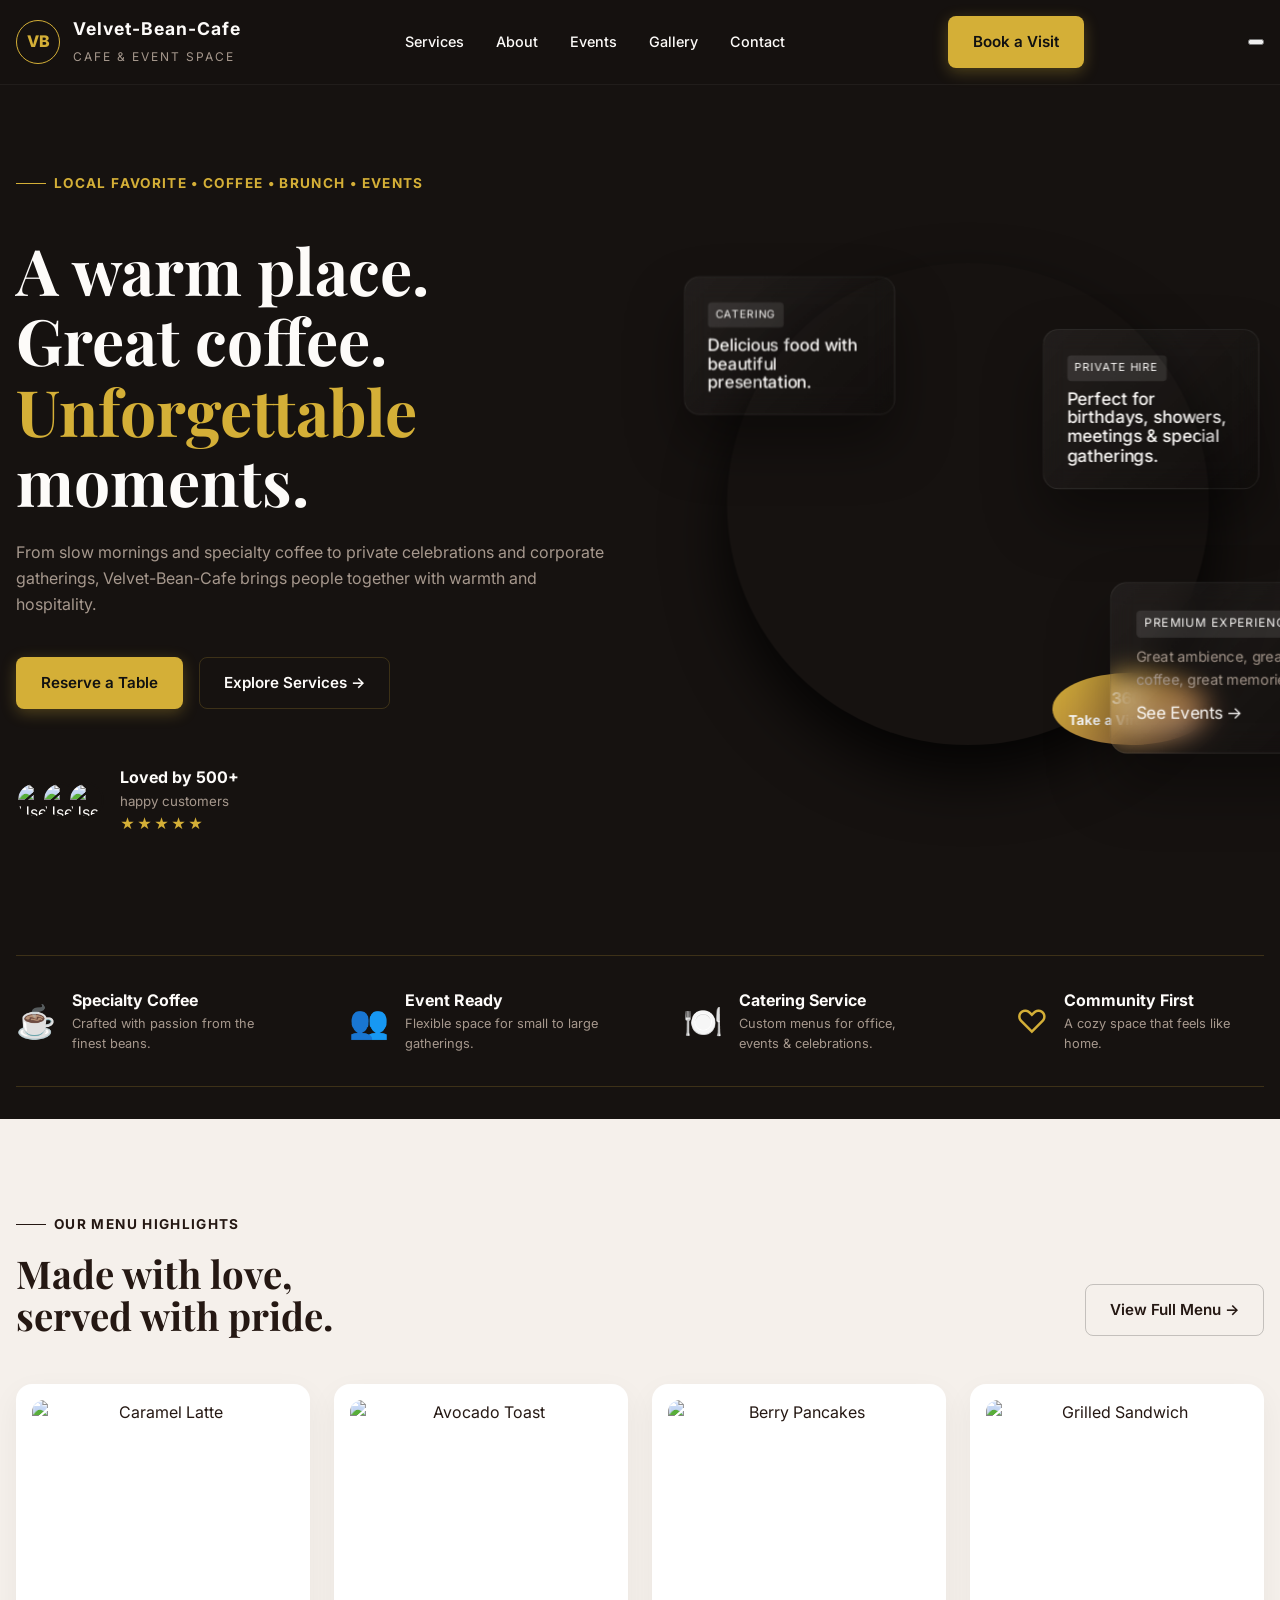
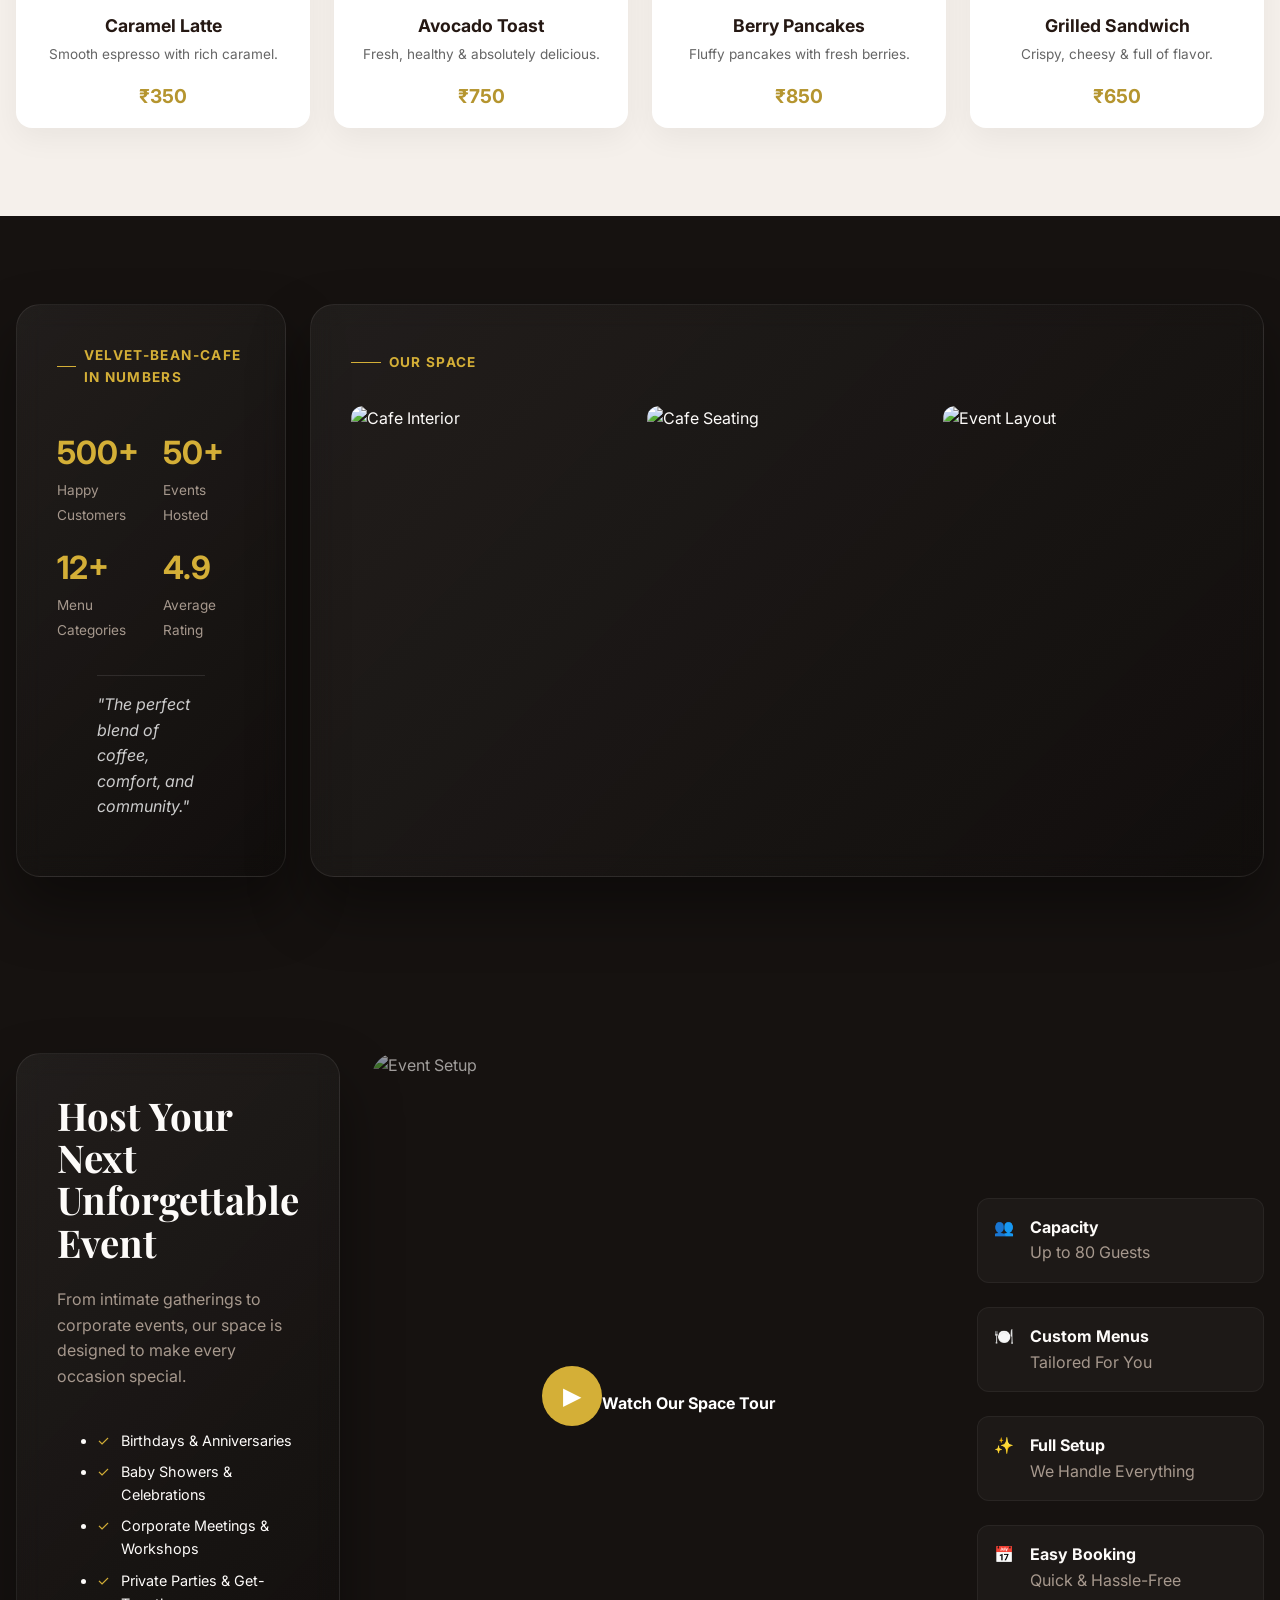
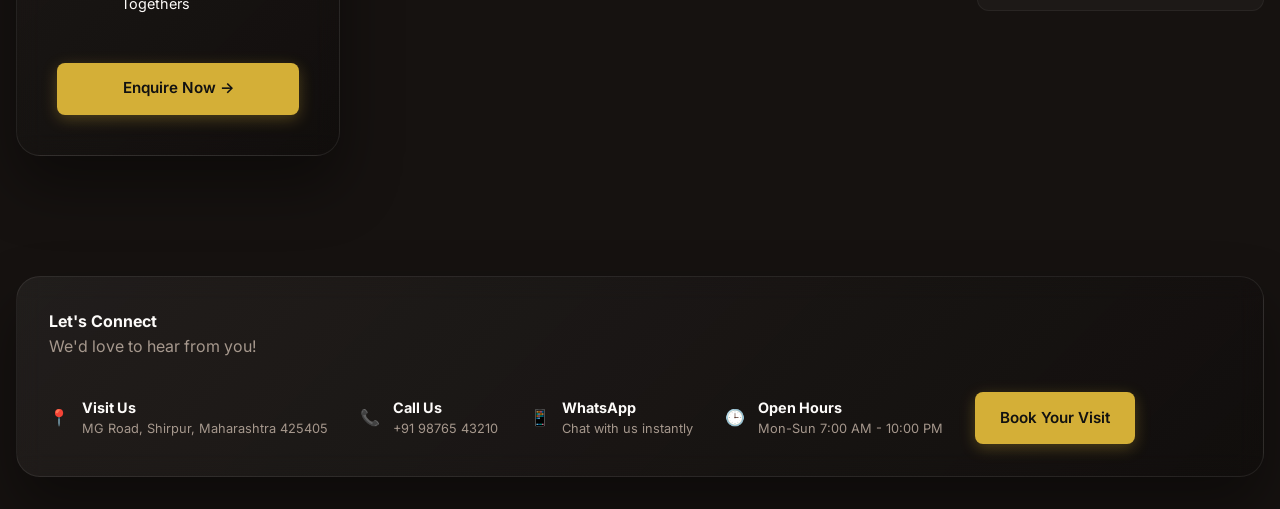
==== commit e9c86d2f: "Update index.html" ====
--- a/index.html
+++ b/index.html
@@ -30,7 +30,7 @@
           <a href="#gallery">Gallery</a>
           <a href="#contact">Contact</a>
         </nav>
-        <a class="btn btn-primary btn-sm" href="https://wa.me/15551234567?text=Hi%20Velvet-Bean-Cafe%2C%20I%27d%20like%20to%20book%20a%20visit." target="_blank" rel="noopener noreferrer">Book a Visit</a>
+        <a class="btn btn-primary btn-sm" href="https://wa.me/919876543210?text=Hi%20Velvet-Bean-Cafe%2C%20I%27d%20like%20to%20book%20a%20visit." target="_blank" rel="noopener noreferrer">Book a Visit</a>
         <button class="menu-toggle" aria-expanded="false">
           <span></span><span></span><span></span>
         </button>
@@ -47,7 +47,7 @@
             <p class="hero-lead">From slow mornings and specialty coffee to private celebrations and corporate gatherings, Velvet-Bean-Cafe brings people together with warmth and hospitality.</p>
             
             <div class="hero-actions">
-              <a class="btn btn-primary" href="https://wa.me/15551234567?text=Hi%20Velvet-Bean-Cafe%2C%20I%27d%20like%20to%20reserve%20a%20table." target="_blank" rel="noopener noreferrer">Reserve a Table</a>
+              <a class="btn btn-primary" href="https://wa.me/919876543210?text=Hi%20Velvet-Bean-Cafe%2C%20I%27d%20like%20to%20reserve%20a%20table." target="_blank" rel="noopener noreferrer">Reserve a Table</a>
               <a class="btn btn-outline" href="#services">Explore Services &rarr;</a>
             </div>
 
@@ -254,11 +254,11 @@
             <div class="contact-details">
               <div class="contact-item">
                 <span class="icon">📍</span>
-                <div><strong>Visit Us</strong><p>123 Maple Street, Springfield</p></div>
+                <div><strong>Visit Us</strong><p>MG Road, Shirpur, Maharashtra 425405</p></div>
               </div>
               <div class="contact-item">
                 <span class="icon">📞</span>
-                <div><strong>Call Us</strong><p>(555) 123-4567</p></div>
+                <div><strong>Call Us</strong><p>+91 98765 43210</p></div>
               </div>
               <div class="contact-item">
                 <span class="icon">📱</span>
@@ -268,7 +268,7 @@
                 <span class="icon">🕒</span>
                 <div><strong>Open Hours</strong><p>Mon-Sun 7:00 AM - 10:00 PM</p></div>
               </div>
-              <a class="btn btn-primary" href="https://wa.me/15551234567?text=Hi%20Velvet-Bean-Cafe%2C%20I%27d%20like%20to%20book%20a%20visit." target="_blank" rel="noopener noreferrer">Book Your Visit</a>
+              <a class="btn btn-primary" href="https://wa.me/919876543210?text=Hi%20Velvet-Bean-Cafe%2C%20I%27d%20like%20to%20book%20a%20visit." target="_blank" rel="noopener noreferrer">Book Your Visit</a>
             </div>
           </div>
         </div>
@@ -277,4 +277,4 @@
     </main>
     <script src="script.js"></script>
   </body>
-</html>+</html>
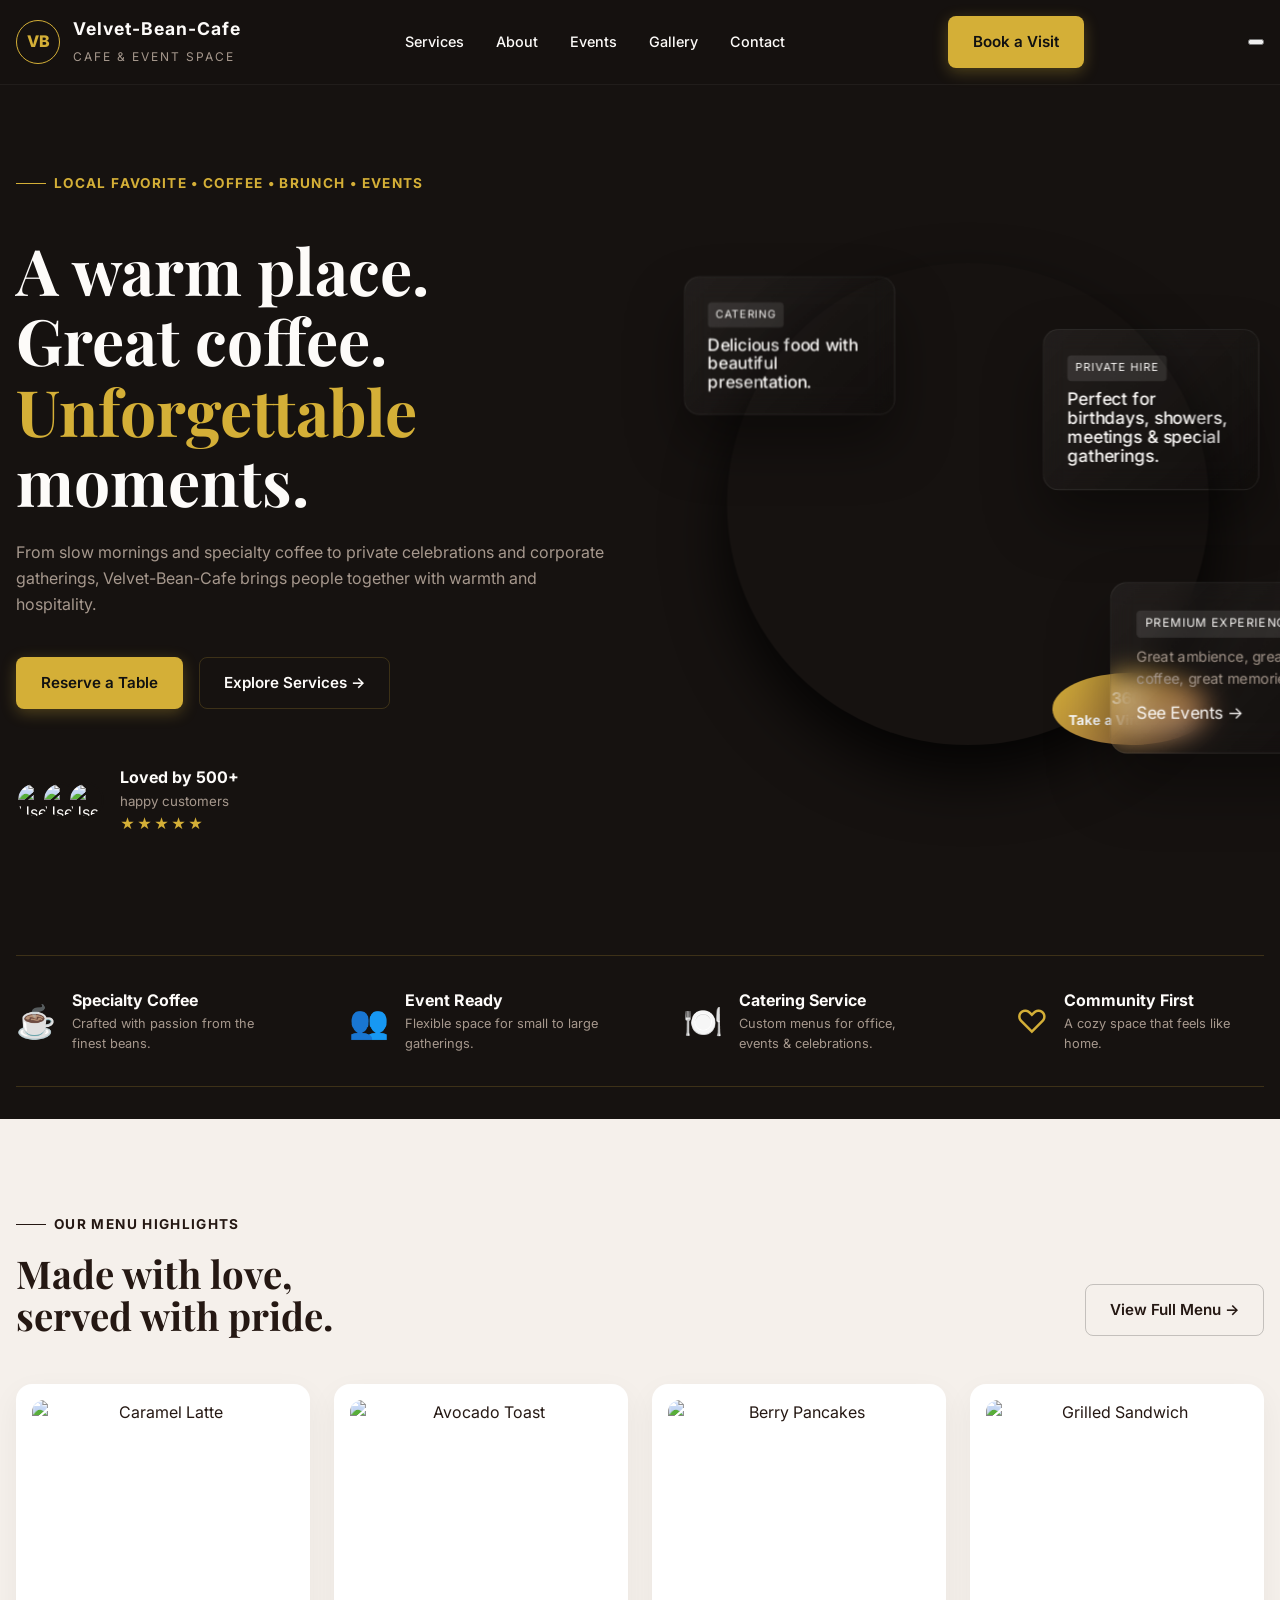
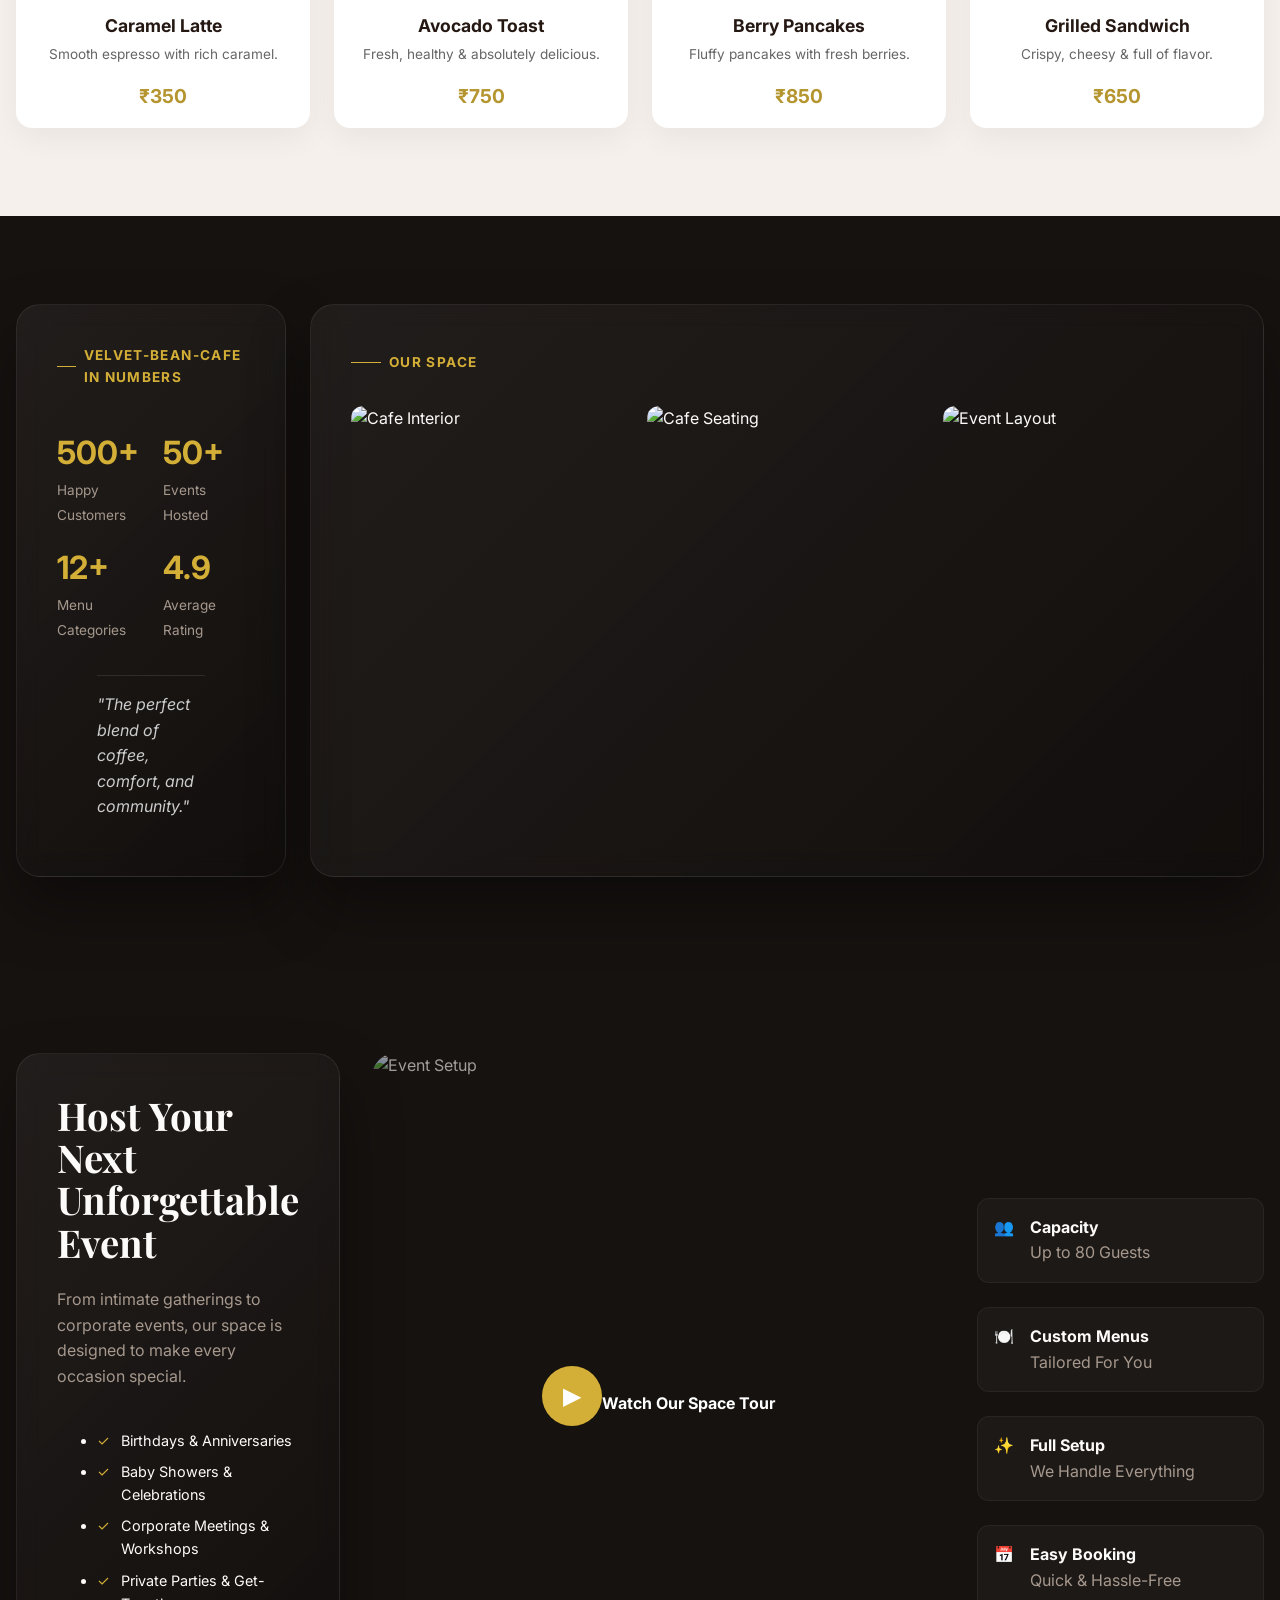
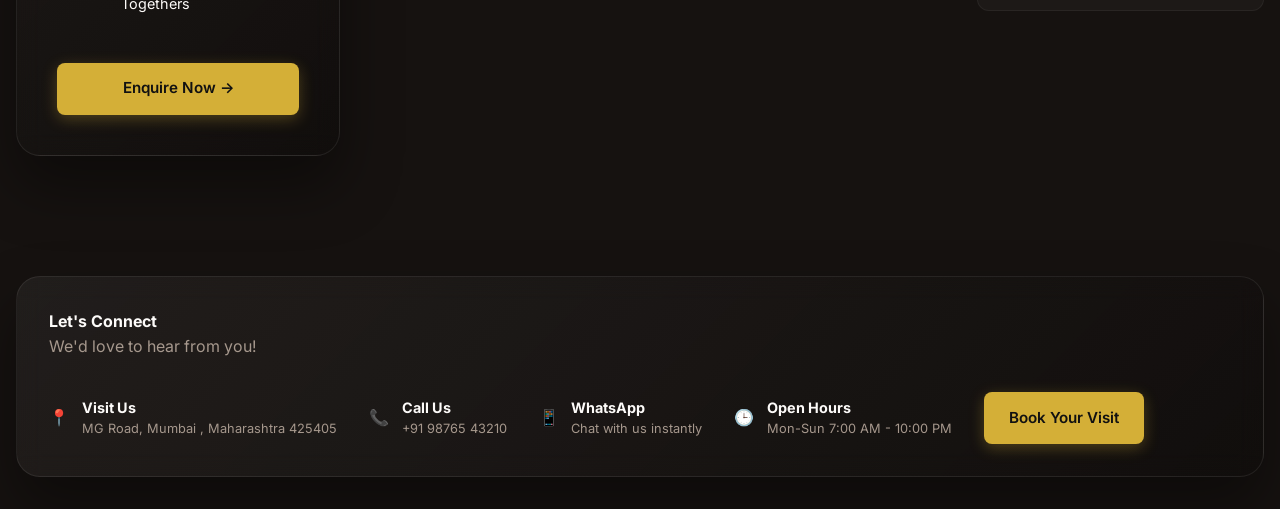
==== commit 4ab40230: "Update index.html" ====
--- a/index.html
+++ b/index.html
@@ -254,7 +254,7 @@
             <div class="contact-details">
               <div class="contact-item">
                 <span class="icon">📍</span>
-                <div><strong>Visit Us</strong><p>MG Road, Shirpur, Maharashtra 425405</p></div>
+                <div><strong>Visit Us</strong><p>MG Road, Mumbai , Maharashtra 425405</p></div>
               </div>
               <div class="contact-item">
                 <span class="icon">📞</span>
